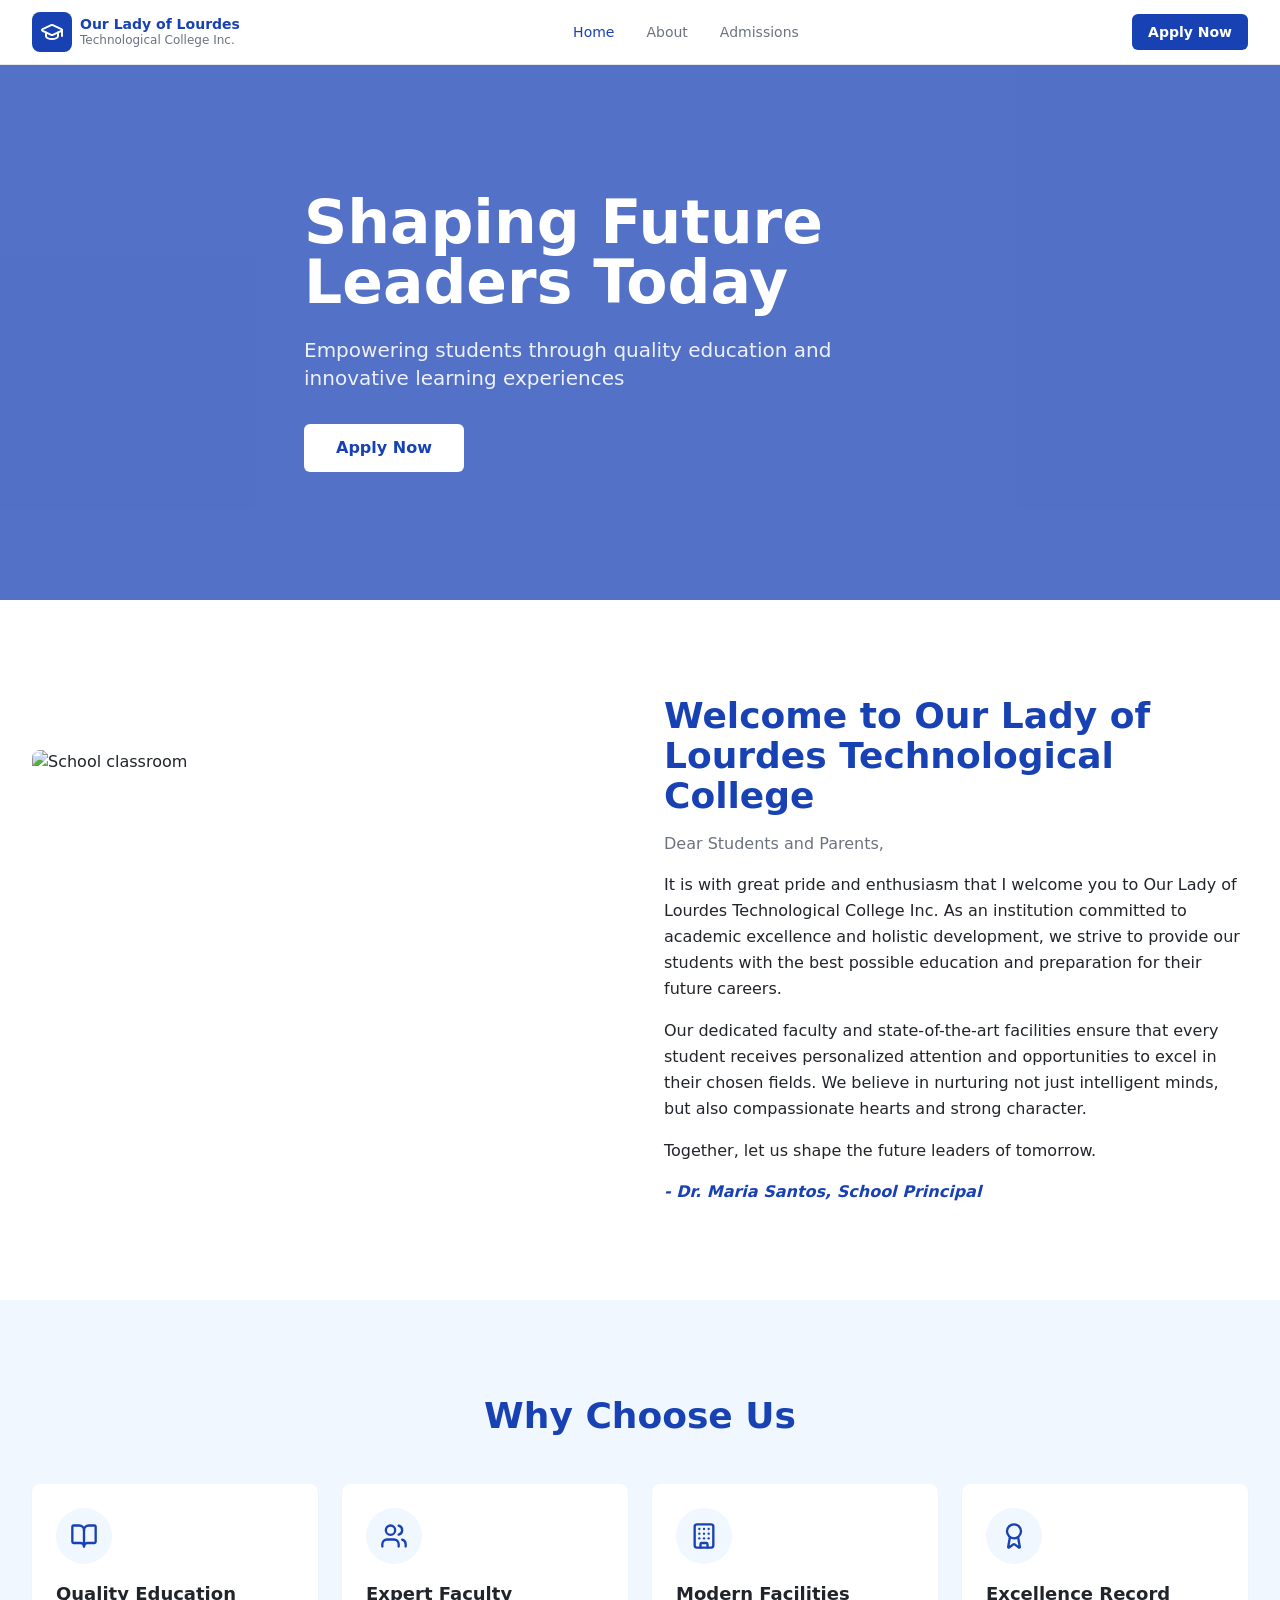
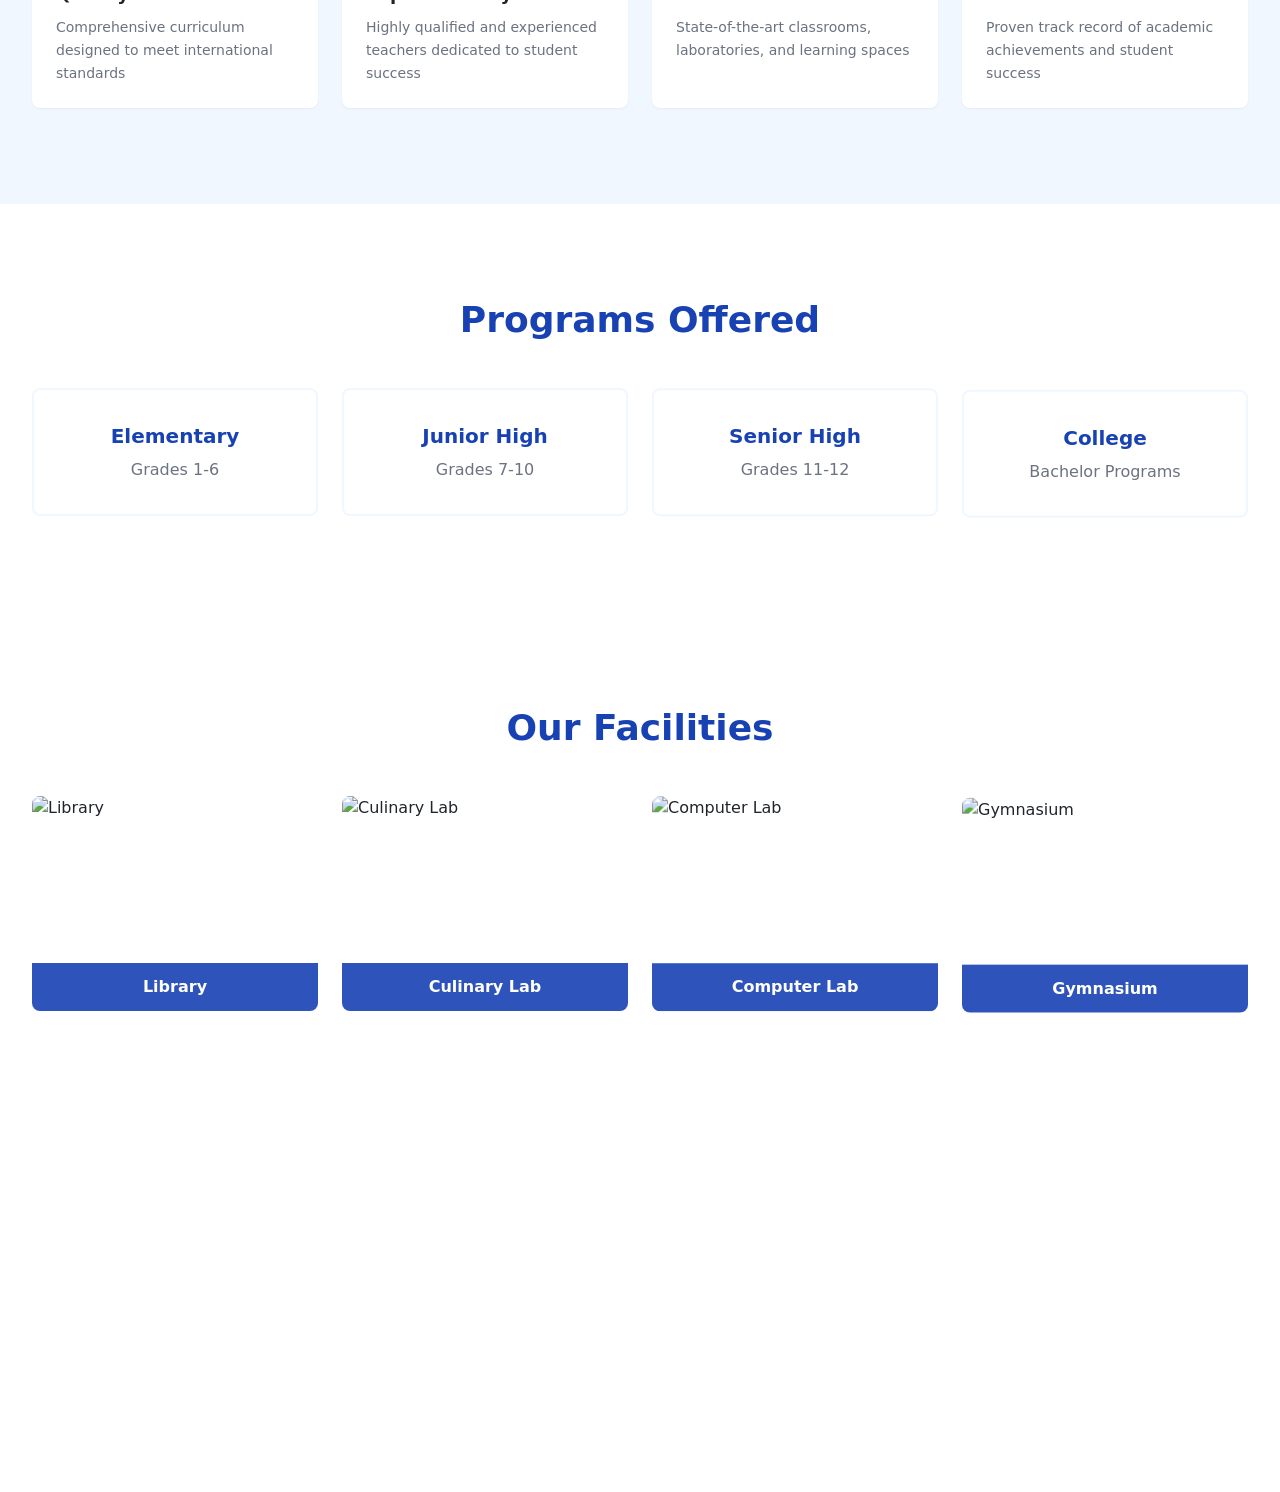
==== index.html @ 0872e271 "dvrbeabnreavg" ====
<!doctype html>
<html lang="en">
  <head>
    <meta charset="UTF-8" />
    <meta name="viewport" content="width=device-width, initial-scale=1.0" />
    <title>OLLTC - Our Lady of Lourdes Technological College</title>
    <script type="module" crossorigin src="./assets/index-CQJnikpn.js"></script>
    <link rel="stylesheet" crossorigin href="./assets/index-7rjqWCFv.css">
  <style>
    #scroll-progress-bar {
      position: fixed;
      top: 0;
      left: 0;
      width: 0%;
      height: 3px;
      background: linear-gradient(90deg, #1E40AF, #3B82F6);
      z-index: 9999;
      transition: width 0.08s linear;
      border-radius: 0 2px 2px 0;
    }
  </style>
  </head>
  <body>
    <div id="scroll-progress-bar"></div>
    <div id="root"></div>
    <script>
      (function () {
        const bar = document.getElementById('scroll-progress-bar');
        function updateProgress() {
          const scrollTop = window.scrollY || document.documentElement.scrollTop;
          const docHeight = document.documentElement.scrollHeight - window.innerHeight;
          const progress = docHeight > 0 ? (scrollTop / docHeight) * 100 : 0;
          bar.style.width = progress + '%';
        }
        window.addEventListener('scroll', updateProgress, { passive: true });
        updateProgress();
      })();
    </script>
  </body>
</html>
---- assets/index-7rjqWCFv.css ----
*,
:before,
:after {
  --tw-border-spacing-x: 0;
  --tw-border-spacing-y: 0;
  --tw-translate-x: 0;
  --tw-translate-y: 0;
  --tw-rotate: 0;
  --tw-skew-x: 0;
  --tw-skew-y: 0;
  --tw-scale-x: 1;
  --tw-scale-y: 1;
  --tw-pan-x:;
  --tw-pan-y:;
  --tw-pinch-zoom:;
  --tw-scroll-snap-strictness: proximity;
  --tw-gradient-from-position:;
  --tw-gradient-via-position:;
  --tw-gradient-to-position:;
  --tw-ordinal:;
  --tw-slashed-zero:;
  --tw-numeric-figure:;
  --tw-numeric-spacing:;
  --tw-numeric-fraction:;
  --tw-ring-inset:;
  --tw-ring-offset-width: 0px;
  --tw-ring-offset-color: #fff;
  --tw-ring-color: rgb(59 130 246 / .5);
  --tw-ring-offset-shadow: 0 0 #0000;
  --tw-ring-shadow: 0 0 #0000;
  --tw-shadow: 0 0 #0000;
  --tw-shadow-colored: 0 0 #0000;
  --tw-blur:;
  --tw-brightness:;
  --tw-contrast:;
  --tw-grayscale:;
  --tw-hue-rotate:;
  --tw-invert:;
  --tw-saturate:;
  --tw-sepia:;
  --tw-drop-shadow:;
  --tw-backdrop-blur:;
  --tw-backdrop-brightness:;
  --tw-backdrop-contrast:;
  --tw-backdrop-grayscale:;
  --tw-backdrop-hue-rotate:;
  --tw-backdrop-invert:;
  --tw-backdrop-opacity:;
  --tw-backdrop-saturate:;
  --tw-backdrop-sepia:;
  --tw-contain-size:;
  --tw-contain-layout:;
  --tw-contain-paint:;
  --tw-contain-style:
}

::backdrop {
  --tw-border-spacing-x: 0;
  --tw-border-spacing-y: 0;
  --tw-translate-x: 0;
  --tw-translate-y: 0;
  --tw-rotate: 0;
  --tw-skew-x: 0;
  --tw-skew-y: 0;
  --tw-scale-x: 1;
  --tw-scale-y: 1;
  --tw-pan-x:;
  --tw-pan-y:;
  --tw-pinch-zoom:;
  --tw-scroll-snap-strictness: proximity;
  --tw-gradient-from-position:;
  --tw-gradient-via-position:;
  --tw-gradient-to-position:;
  --tw-ordinal:;
  --tw-slashed-zero:;
  --tw-numeric-figure:;
  --tw-numeric-spacing:;
  --tw-numeric-fraction:;
  --tw-ring-inset:;
  --tw-ring-offset-width: 0px;
  --tw-ring-offset-color: #fff;
  --tw-ring-color: rgb(59 130 246 / .5);
  --tw-ring-offset-shadow: 0 0 #0000;
  --tw-ring-shadow: 0 0 #0000;
  --tw-shadow: 0 0 #0000;
  --tw-shadow-colored: 0 0 #0000;
  --tw-blur:;
  --tw-brightness:;
  --tw-contrast:;
  --tw-grayscale:;
  --tw-hue-rotate:;
  --tw-invert:;
  --tw-saturate:;
  --tw-sepia:;
  --tw-drop-shadow:;
  --tw-backdrop-blur:;
  --tw-backdrop-brightness:;
  --tw-backdrop-contrast:;
  --tw-backdrop-grayscale:;
  --tw-backdrop-hue-rotate:;
  --tw-backdrop-invert:;
  --tw-backdrop-opacity:;
  --tw-backdrop-saturate:;
  --tw-backdrop-sepia:;
  --tw-contain-size:;
  --tw-contain-layout:;
  --tw-contain-paint:;
  --tw-contain-style:
}

*,
:before,
:after {
  box-sizing:border-box;
  border-width:0;
  border-style:solid;
  border-color:#e5e7eb
}

:before,
:after {
  --tw-content: ""
}

html,
:host {
  line-height:1.5;
  -webkit-text-size-adjust:100%;
  -moz-tab-size:4;
  -o-tab-size:4;
  tab-size:4;
  font-family:ui-sans-serif,system-ui,sans-serif,"Apple Color Emoji","Segoe UI Emoji",Segoe UI Symbol,"Noto Color Emoji";
  font-feature-settings:normal;
  font-variation-settings:normal;
  -webkit-tap-highlight-color:transparent
}

body {
  margin:0;
  line-height:inherit
}

hr {
  height:0;
  color:inherit;
  border-top-width:1px
}

abbr:where([title]) {
  -webkit-text-decoration:underline dotted;
  text-decoration:underline dotted
}

h1,
h2,
h3,
h4,
h5,
h6 {
  font-size:inherit;
  font-weight:inherit
}

a {
  color:inherit;
  text-decoration:inherit
}

b,
strong {
  font-weight:bolder
}

code,
kbd,
samp,
pre {
  font-family:ui-monospace,SFMono-Regular,Menlo,Monaco,Consolas,Liberation Mono,Courier New,monospace;
  font-feature-settings:normal;
  font-variation-settings:normal;
  font-size:1em
}

small {
  font-size:80%
}

sub,
sup {
  font-size:75%;
  line-height:0;
  position:relative;
  vertical-align:baseline
}

sub {
  bottom:-.25em
}

sup {
  top:-.5em
}

table {
  text-indent:0;
  border-color:inherit;
  border-collapse:collapse
}

button,
input,
optgroup,
select,
textarea {
  font-family:inherit;
  font-feature-settings:inherit;
  font-variation-settings:inherit;
  font-size:100%;
  font-weight:inherit;
  line-height:inherit;
  letter-spacing:inherit;
  color:inherit;
  margin:0;
  padding:0
}

button,
select {
  text-transform:none
}

button,
input:where([type=button]),
input:where([type=reset]),
input:where([type=submit]) {
  -webkit-appearance:button;
  background-color:transparent;
  background-image:none
}

:-moz-focusring {
  outline:auto
}

:-moz-ui-invalid {
  box-shadow:none
}

progress {
  vertical-align:baseline
}

::-webkit-inner-spin-button,
::-webkit-outer-spin-button {
  height:auto
}

[type=search] {
  -webkit-appearance:textfield;
  outline-offset:-2px
}

::-webkit-search-decoration {
  -webkit-appearance:none
}

::-webkit-file-upload-button {
  -webkit-appearance:button;
  font:inherit
}

summary {
  display:list-item
}

blockquote,
dl,
dd,
h1,
h2,
h3,
h4,
h5,
h6,
hr,
figure,
p,
pre {
  margin:0
}

fieldset {
  margin:0;
  padding:0
}

legend {
  padding:0
}

ol,
ul,
menu {
  list-style:none;
  margin:0;
  padding:0
}

dialog {
  padding:0
}

textarea {
  resize:vertical
}

input::-moz-placeholder,
textarea::-moz-placeholder {
  opacity:1;
  color:#9ca3af
}

input::placeholder,
textarea::placeholder {
  opacity:1;
  color:#9ca3af
}

button,
[role=button] {
  cursor:pointer
}

:disabled {
  cursor:default
}

img,
svg,
video,
canvas,
audio,
iframe,
embed,
object {
  display:block;
  vertical-align:middle
}

img,
video {
  max-width:100%;
  height:auto
}

[hidden]:where(:not([hidden=until-found])) {
  display:none
}

:root {
  --background: 0 0% 100%;
  --foreground: 220 13% 15%;
  --card: 0 0% 100%;
  --card-foreground: 220 13% 15%;
  --popover: 0 0% 100%;
  --popover-foreground: 220 13% 15%;
  --primary: 224 76% 40%;
  --primary-foreground: 0 0% 100%;
  --secondary: 213 100% 97%;
  --secondary-foreground: 224 76% 40%;
  --muted: 220 14% 96%;
  --muted-foreground: 220 9% 46%;
  --accent: 213 100% 97%;
  --accent-foreground: 224 76% 40%;
  --destructive: 0 84.2% 60.2%;
  --destructive-foreground: 0 0% 98%;
  --border: 220 13% 91%;
  --input: 220 13% 91%;
  --ring: 224 76% 40%;
  --radius: .5rem;
  --sidebar-background: 0 0% 98%;
  --sidebar-foreground: 240 5.3% 26.1%;
  --sidebar-primary: 224 76% 40%;
  --sidebar-primary-foreground: 0 0% 100%;
  --sidebar-accent: 213 100% 97%;
  --sidebar-accent-foreground: 224 76% 40%;
  --sidebar-border: 220 13% 91%;
  --sidebar-ring: 224 76% 40%
}

* {
  border-color:hsl(var(--border))
}

html {
  scroll-behavior:smooth
}

body {
  background-color:hsl(var(--background));
  color:hsl(var(--foreground));
  -webkit-font-smoothing:antialiased;
  -moz-osx-font-smoothing:grayscale
}

.sr-only {
  position:absolute;
  width:1px;
  height:1px;
  padding:0;
  margin:-1px;
  overflow:hidden;
  clip:rect(0,0,0,0);
  white-space:nowrap;
  border-width:0
}

.pointer-events-none {
  pointer-events:none
}

.visible {
  visibility:visible
}

.invisible {
  visibility:hidden
}

.fixed {
  position:fixed
}

.absolute {
  position:absolute
}

.relative {
  position:relative
}

.inset-0 {
  inset:0
}

.inset-x-0 {
  left:0;
  right:0
}

.inset-y-0 {
  top:0;
  bottom:0
}

.-bottom-12 {
  bottom:-3rem
}

.-left-12 {
  left:-3rem
}

.-right-12 {
  right:-3rem
}

.-top-12 {
  top:-3rem
}

.bottom-0 {
  bottom:0
}

.left-0 {
  left:0
}

.left-1\/2 {
  left:50%
}

.left-2 {
  left:.5rem
}

.left-\[50\%\] {
  left:50%
}

.right-0 {
  right:0
}

.right-1 {
  right:.25rem
}

.right-2 {
  right:.5rem
}

.right-3 {
  right:.75rem
}

.right-4 {
  right:1rem
}

.top-0 {
  top:0
}

.top-1\.5 {
  top:.375rem
}

.top-1\/2 {
  top:50%
}

.top-3\.5 {
  top:.875rem
}

.top-4 {
  top:1rem
}

.top-\[1px\] {
  top:1px
}

.top-\[50\%\] {
  top:50%
}

.top-\[60\%\] {
  top:60%
}

.top-full {
  top:100%
}

.isolate {
  isolation:isolate
}

.z-0 {
  z-index:0
}

.z-10 {
  z-index:10
}

.z-20 {
  z-index:20
}

.z-50 {
  z-index:50
}

.z-\[1\] {
  z-index:1
}

.order-1 {
  order:1
}

.order-2 {
  order:2
}

.order-first {
  order:-9999
}

.order-last {
  order:9999
}

.col-start-2 {
  grid-column-start:2
}

.row-span-2 {
  grid-row:span 2 / span 2
}

.row-start-1 {
  grid-row-start:1
}

.\!m-0 {
  margin:0!important
}

.-mx-1 {
  margin-left:-.25rem;
  margin-right:-.25rem
}

.-my-2 {
  margin-top:-.5rem;
  margin-bottom:-.5rem
}

.mx-2 {
  margin-left:.5rem;
  margin-right:.5rem
}

.mx-3\.5 {
  margin-left:.875rem;
  margin-right:.875rem
}

.mx-auto {
  margin-left:auto;
  margin-right:auto
}

.my-0 {
  margin-top:0;
  margin-bottom:0
}

.my-0\.5 {
  margin-top:.125rem;
  margin-bottom:.125rem
}

.my-1 {
  margin-top:.25rem;
  margin-bottom:.25rem
}

.-ml-4 {
  margin-left:-1rem
}

.-mt-4 {
  margin-top:-1rem
}

.mb-1 {
  margin-bottom:.25rem
}

.mb-12 {
  margin-bottom:3rem
}

.mb-2 {
  margin-bottom:.5rem
}

.mb-3 {
  margin-bottom:.75rem
}

.mb-4 {
  margin-bottom:1rem
}

.mb-6 {
  margin-bottom:1.5rem
}

.mb-8 {
  margin-bottom:2rem
}

.ml-1 {
  margin-left:.25rem
}

.ml-4 {
  margin-left:1rem
}

.ml-auto {
  margin-left:auto
}

.mt-0\.5 {
  margin-top:.125rem
}

.mt-1\.5 {
  margin-top:.375rem
}

.mt-2 {
  margin-top:.5rem
}

.mt-4 {
  margin-top:1rem
}

.mt-8 {
  margin-top:2rem
}

.mt-auto {
  margin-top:auto
}

.line-clamp-1 {
  overflow:hidden;
  display:-webkit-box;
  -webkit-box-orient:vertical;
  -webkit-line-clamp:1
}

.line-clamp-2 {
  overflow:hidden;
  display:-webkit-box;
  -webkit-box-orient:vertical;
  -webkit-line-clamp:2
}

.block {
  display:block
}

.flex {
  display:flex
}

.inline-flex {
  display:inline-flex
}

.table {
  display:table
}

.table-caption {
  display:table-caption
}

.table-cell {
  display:table-cell
}

.table-row {
  display:table-row
}

.grid {
  display:grid
}

.hidden {
  display:none
}

.aspect-\[4\/3\] {
  aspect-ratio:4/3
}

.aspect-square {
  aspect-ratio:1 / 1
}

.aspect-video {
  aspect-ratio:16 / 9
}

.size-10 {
  width:2.5rem;
  height:2.5rem
}

.size-2 {
  width:.5rem;
  height:.5rem
}

.size-2\.5 {
  width:.625rem;
  height:.625rem
}

.size-3 {
  width:.75rem;
  height:.75rem
}

.size-3\.5 {
  width:.875rem;
  height:.875rem
}

.size-4 {
  width:1rem;
  height:1rem
}

.size-6 {
  width:1.5rem;
  height:1.5rem
}

.size-7 {
  width:1.75rem;
  height:1.75rem
}

.size-8 {
  width:2rem;
  height:2rem
}

.size-9 {
  width:2.25rem;
  height:2.25rem
}

.size-auto {
  width:auto;
  height:auto
}

.size-full {
  width:100%;
  height:100%
}

.h-1\.5 {
  height:.375rem
}

.h-10 {
  height:2.5rem
}

.h-12 {
  height:3rem
}

.h-14 {
  height:3.5rem
}

.h-16 {
  height:4rem
}

.h-2 {
  height:.5rem
}

.h-2\.5 {
  height:.625rem
}

.h-4 {
  height:1rem
}

.h-5 {
  height:1.25rem
}

.h-6 {
  height:1.5rem
}

.h-7 {
  height:1.75rem
}

.h-8 {
  height:2rem
}

.h-9 {
  height:2.25rem
}

.h-\[1\.15rem\] {
  height:1.15rem
}

.h-\[300px\] {
  height:300px
}

.h-\[calc\(100\%-1px\)\] {
  height:calc(100% - 1px)
}

.h-\[var\(--radix-navigation-menu-viewport-height\)\] {
  height:var(--radix-navigation-menu-viewport-height)
}

.h-\[var\(--radix-select-trigger-height\)\] {
  height:var(--radix-select-trigger-height)
}

.h-auto {
  height:auto
}

.h-full {
  height:100%
}

.h-px {
  height:1px
}

.h-svh {
  height:100svh
}

.max-h-\[300px\] {
  max-height:300px
}

.min-h-0 {
  min-height:0px
}

.min-h-16 {
  min-height:4rem
}

.min-h-4 {
  min-height:1rem
}

.min-h-\[500px\] {
  min-height:500px
}

.min-h-screen {
  min-height:100vh
}

.min-h-svh {
  min-height:100svh
}

.w-0 {
  width:0px
}

.w-1 {
  width:.25rem
}

.w-10 {
  width:2.5rem
}

.w-14 {
  width:3.5rem
}

.w-16 {
  width:4rem
}

.w-2 {
  width:.5rem
}

.w-2\.5 {
  width:.625rem
}

.w-3 {
  width:.75rem
}

.w-3\/4 {
  width:75%
}

.w-4 {
  width:1rem
}

.w-5 {
  width:1.25rem
}

.w-6 {
  width:1.5rem
}

.w-64 {
  width:16rem
}

.w-7 {
  width:1.75rem
}

.w-72 {
  width:18rem
}

.w-8 {
  width:2rem
}

.w-9 {
  width:2.25rem
}

.w-\[100px\] {
  width:100px
}

.w-\[280px\] {
  width:280px
}

.w-auto {
  width:auto
}

.w-fit {
  width:-moz-fit-content;
  width:fit-content
}

.w-full {
  width:100%
}

.w-max {
  width:-moz-max-content;
  width:max-content
}

.w-px {
  width:1px
}

.min-w-0 {
  min-width:0px
}

.min-w-10 {
  min-width:2.5rem
}

.min-w-5 {
  min-width:1.25rem
}

.min-w-8 {
  min-width:2rem
}

.min-w-9 {
  min-width:2.25rem
}

.min-w-\[12rem\] {
  min-width:12rem
}

.min-w-\[8rem\] {
  min-width:8rem
}

.min-w-\[var\(--radix-select-trigger-width\)\] {
  min-width:var(--radix-select-trigger-width)
}

.max-w-2xl {
  max-width:42rem
}

.max-w-7xl {
  max-width:80rem
}

.max-w-\[calc\(100\%-2rem\)\] {
  max-width:calc(100% - 2rem)
}

.max-w-max {
  max-width:-moz-max-content;
  max-width:max-content
}

.max-w-md {
  max-width:28rem
}

.max-w-sm {
  max-width:24rem
}

.max-w-xl {
  max-width:36rem
}

.flex-1 {
  flex:1 1 0%
}

.flex-shrink-0,
.shrink-0 {
  flex-shrink:0
}

.grow {
  flex-grow:1
}

.grow-0 {
  flex-grow:0
}

.basis-full {
  flex-basis:100%
}

.caption-bottom {
  caption-side:bottom
}

.border-collapse {
  border-collapse:collapse
}

.-translate-x-1\/2 {
  --tw-translate-x: -50%;
  transform:translate(var(--tw-translate-x),var(--tw-translate-y)) rotate(var(--tw-rotate)) skew(var(--tw-skew-x)) skewY(var(--tw-skew-y)) scaleX(var(--tw-scale-x)) scaleY(var(--tw-scale-y))
}

.-translate-x-px {
  --tw-translate-x: -1px;
  transform:translate(var(--tw-translate-x),var(--tw-translate-y)) rotate(var(--tw-rotate)) skew(var(--tw-skew-x)) skewY(var(--tw-skew-y)) scaleX(var(--tw-scale-x)) scaleY(var(--tw-scale-y))
}

.-translate-y-1\/2 {
  --tw-translate-y: -50%;
  transform:translate(var(--tw-translate-x),var(--tw-translate-y)) rotate(var(--tw-rotate)) skew(var(--tw-skew-x)) skewY(var(--tw-skew-y)) scaleX(var(--tw-scale-x)) scaleY(var(--tw-scale-y))
}

.translate-x-\[-50\%\] {
  --tw-translate-x: -50%;
  transform:translate(var(--tw-translate-x),var(--tw-translate-y)) rotate(var(--tw-rotate)) skew(var(--tw-skew-x)) skewY(var(--tw-skew-y)) scaleX(var(--tw-scale-x)) scaleY(var(--tw-scale-y))
}

.translate-x-px {
  --tw-translate-x: 1px;
  transform:translate(var(--tw-translate-x),var(--tw-translate-y)) rotate(var(--tw-rotate)) skew(var(--tw-skew-x)) skewY(var(--tw-skew-y)) scaleX(var(--tw-scale-x)) scaleY(var(--tw-scale-y))
}

.translate-y-0\.5 {
  --tw-translate-y: .125rem;
  transform:translate(var(--tw-translate-x),var(--tw-translate-y)) rotate(var(--tw-rotate)) skew(var(--tw-skew-x)) skewY(var(--tw-skew-y)) scaleX(var(--tw-scale-x)) scaleY(var(--tw-scale-y))
}

.translate-y-\[-50\%\] {
  --tw-translate-y: -50%;
  transform:translate(var(--tw-translate-x),var(--tw-translate-y)) rotate(var(--tw-rotate)) skew(var(--tw-skew-x)) skewY(var(--tw-skew-y)) scaleX(var(--tw-scale-x)) scaleY(var(--tw-scale-y))
}

.translate-y-\[calc\(-50\%_-_2px\)\] {
  --tw-translate-y: calc(-50% - 2px);
  transform:translate(var(--tw-translate-x),var(--tw-translate-y)) rotate(var(--tw-rotate)) skew(var(--tw-skew-x)) skewY(var(--tw-skew-y)) scaleX(var(--tw-scale-x)) scaleY(var(--tw-scale-y))
}

.rotate-45 {
  --tw-rotate: 45deg;
  transform:translate(var(--tw-translate-x),var(--tw-translate-y)) rotate(var(--tw-rotate)) skew(var(--tw-skew-x)) skewY(var(--tw-skew-y)) scaleX(var(--tw-scale-x)) scaleY(var(--tw-scale-y))
}

.rotate-90 {
  --tw-rotate: 90deg;
  transform:translate(var(--tw-translate-x),var(--tw-translate-y)) rotate(var(--tw-rotate)) skew(var(--tw-skew-x)) skewY(var(--tw-skew-y)) scaleX(var(--tw-scale-x)) scaleY(var(--tw-scale-y))
}

.transform {
  transform:translate(var(--tw-translate-x),var(--tw-translate-y)) rotate(var(--tw-rotate)) skew(var(--tw-skew-x)) skewY(var(--tw-skew-y)) scaleX(var(--tw-scale-x)) scaleY(var(--tw-scale-y))
}

@keyframes caret-blink {
  0%,70%,to {
    opacity:1
  }

  20%,50% {
    opacity:0
  }

}

.animate-caret-blink {
  animation:caret-blink 1.25s ease-out infinite
}

@keyframes pulse {
  50% {
    opacity:.5
  }

}

.animate-pulse {
  animation:pulse 2s cubic-bezier(.4,0,.6,1) infinite
}

@keyframes spin {
  to {
    transform:rotate(360deg)
  }

}

.animate-spin {
  animation:spin 1s linear infinite
}

.cursor-default {
  cursor:default
}

.cursor-pointer {
  cursor:pointer
}

.cursor-text {
  cursor:text
}

.touch-none {
  touch-action:none
}

.select-none {
  -webkit-user-select:none;
  -moz-user-select:none;
  user-select:none
}

.resize-none {
  resize:none
}

.scroll-my-1 {
  scroll-margin-top:.25rem;
  scroll-margin-bottom:.25rem
}

.scroll-py-1 {
  scroll-padding-top:.25rem;
  scroll-padding-bottom:.25rem
}

.list-disc {
  list-style-type:disc
}

.list-none {
  list-style-type:none
}

.auto-rows-min {
  grid-auto-rows:min-content
}

.grid-cols-\[0_1fr\] {
  grid-template-columns:0 1fr
}

.grid-rows-\[auto_auto\] {
  grid-template-rows:auto auto
}

.flex-row {
  flex-direction:row
}

.flex-col {
  flex-direction:column
}

.flex-col-reverse {
  flex-direction:column-reverse
}

.flex-wrap {
  flex-wrap:wrap
}

.place-content-center {
  place-content:center
}

.items-start {
  align-items:flex-start
}

.items-end {
  align-items:flex-end
}

.items-center {
  align-items:center
}

.items-stretch {
  align-items:stretch
}

.justify-start {
  justify-content:flex-start
}

.justify-center {
  justify-content:center
}

.justify-between {
  justify-content:space-between
}

.justify-items-start {
  justify-items:start
}

.gap-0\.5 {
  gap:.125rem
}

.gap-1 {
  gap:.25rem
}

.gap-1\.5 {
  gap:.375rem
}

.gap-10 {
  gap:2.5rem
}

.gap-12 {
  gap:3rem
}

.gap-2 {
  gap:.5rem
}

.gap-2\.5 {
  gap:.625rem
}

.gap-3 {
  gap:.75rem
}

.gap-4 {
  gap:1rem
}

.gap-6 {
  gap:1.5rem
}

.gap-7 {
  gap:1.75rem
}

.gap-8 {
  gap:2rem
}

.gap-\[--spacing\(var\(--gap\)\)\] {
  gap:var(--spacing(var(--gap)))
}

.gap-y-0\.5 {
  row-gap:.125rem
}

.space-y-2>:not([hidden])~:not([hidden]) {
  --tw-space-y-reverse: 0;
  margin-top:calc(.5rem * calc(1 - var(--tw-space-y-reverse)));
  margin-bottom:calc(.5rem * var(--tw-space-y-reverse))
}

.space-y-4>:not([hidden])~:not([hidden]) {
  --tw-space-y-reverse: 0;
  margin-top:calc(1rem * calc(1 - var(--tw-space-y-reverse)));
  margin-bottom:calc(1rem * var(--tw-space-y-reverse))
}

.space-y-8>:not([hidden])~:not([hidden]) {
  --tw-space-y-reverse: 0;
  margin-top:calc(2rem * calc(1 - var(--tw-space-y-reverse)));
  margin-bottom:calc(2rem * var(--tw-space-y-reverse))
}

.self-start {
  align-self:flex-start
}

.self-stretch {
  align-self:stretch
}

.justify-self-end {
  justify-self:end
}

.overflow-auto {
  overflow:auto
}

.overflow-hidden {
  overflow:hidden
}

.overflow-x-auto {
  overflow-x:auto
}

.overflow-y-auto {
  overflow-y:auto
}

.overflow-x-hidden {
  overflow-x:hidden
}

.whitespace-nowrap {
  white-space:nowrap
}

.break-words {
  overflow-wrap:break-word
}

.rounded-\[2px\] {
  border-radius:2px
}

.rounded-\[4px\] {
  border-radius:4px
}

.rounded-\[calc\(var\(--radius\)-5px\)\] {
  border-radius:calc(var(--radius) - 5px)
}

.rounded-\[inherit\] {
  border-radius:inherit
}

.rounded-full {
  border-radius:9999px
}

.rounded-lg {
  border-radius:var(--radius)
}

.rounded-md {
  border-radius:calc(var(--radius) - 2px)
}

.rounded-none {
  border-radius:0
}

.rounded-sm {
  border-radius:calc(var(--radius) - 4px)
}

.rounded-xl {
  border-radius:calc(var(--radius) + 4px)
}

.rounded-xs {
  border-radius:calc(var(--radius) - 6px)
}

.rounded-l-md {
  border-top-left-radius:calc(var(--radius) - 2px);
  border-bottom-left-radius:calc(var(--radius) - 2px)
}

.rounded-r-md {
  border-top-right-radius:calc(var(--radius) - 2px);
  border-bottom-right-radius:calc(var(--radius) - 2px)
}

.rounded-tl-sm {
  border-top-left-radius:calc(var(--radius) - 4px)
}

.border {
  border-width:1px
}

.border-0 {
  border-width:0px
}

.border-2 {
  border-width:2px
}

.border-\[1\.5px\] {
  border-width:1.5px
}

.border-y {
  border-top-width:1px;
  border-bottom-width:1px
}

.border-b {
  border-bottom-width:1px
}

.border-l {
  border-left-width:1px
}

.border-l-4 {
  border-left-width:4px
}

.border-r {
  border-right-width:1px
}

.border-t {
  border-top-width:1px
}

.border-dashed {
  border-style:dashed
}

.border-border {
  border-color:hsl(var(--border))
}

.border-border\/50 {
  border-color:hsl(var(--border) / .5)
}

.border-input {
  border-color:hsl(var(--input))
}

.border-primary {
  border-color:hsl(var(--primary))
}

.border-secondary {
  border-color:hsl(var(--secondary))
}

.border-sidebar-border {
  border-color:hsl(var(--sidebar-border))
}

.border-transparent {
  border-color:transparent
}

.border-white\/10 {
  border-color:#ffffff1a
}

.border-white\/20 {
  border-color:#fff3
}

.border-white\/30 {
  border-color:#ffffff4d
}

.border-l-transparent {
  border-left-color:transparent
}

.border-t-transparent {
  border-top-color:transparent
}

.bg-accent {
  background-color:hsl(var(--accent))
}

.bg-background {
  background-color:hsl(var(--background))
}

.bg-black\/50 {
  background-color:#00000080
}

.bg-border {
  background-color:hsl(var(--border))
}

.bg-card {
  background-color:hsl(var(--card))
}

.bg-destructive {
  --tw-bg-opacity: 1;
  background-color:hsl(var(--destructive) / var(--tw-bg-opacity, 1))
}

.bg-foreground {
  background-color:hsl(var(--foreground))
}

.bg-green-100 {
  --tw-bg-opacity: 1;
  background-color:rgb(220 252 231 / var(--tw-bg-opacity, 1))
}

.bg-green-500 {
  --tw-bg-opacity: 1;
  background-color:rgb(34 197 94 / var(--tw-bg-opacity, 1))
}

.bg-input {
  background-color:hsl(var(--input))
}

.bg-muted {
  background-color:hsl(var(--muted))
}

.bg-muted\/50 {
  background-color:hsl(var(--muted) / .5)
}

.bg-popover {
  background-color:hsl(var(--popover))
}

.bg-primary {
  background-color:hsl(var(--primary))
}

.bg-primary\/20 {
  background-color:hsl(var(--primary) / .2)
}

.bg-primary\/75 {
  background-color:hsl(var(--primary) / .75)
}

.bg-primary\/90 {
  background-color:hsl(var(--primary) / .9)
}

.bg-secondary {
  background-color:hsl(var(--secondary))
}

.bg-sidebar {
  background-color:hsl(var(--sidebar-background))
}

.bg-sidebar-border {
  background-color:hsl(var(--sidebar-border))
}

.bg-transparent {
  background-color:transparent
}

.bg-white {
  --tw-bg-opacity: 1;
  background-color:rgb(255 255 255 / var(--tw-bg-opacity, 1))
}

.fill-current {
  fill:currentColor
}

.fill-foreground {
  fill:hsl(var(--foreground))
}

.fill-primary {
  fill:hsl(var(--primary))
}

.object-cover {
  -o-object-fit:cover;
  object-fit:cover
}

.p-0 {
  padding:0
}

.p-1 {
  padding:.25rem
}

.p-2 {
  padding:.5rem
}

.p-3 {
  padding:.75rem
}

.p-4 {
  padding:1rem
}

.p-6 {
  padding:1.5rem
}

.p-8 {
  padding:2rem
}

.p-\[3px\] {
  padding:3px
}

.p-px {
  padding:1px
}

.px-1 {
  padding-left:.25rem;
  padding-right:.25rem
}

.px-1\.5 {
  padding-left:.375rem;
  padding-right:.375rem
}

.px-2 {
  padding-left:.5rem;
  padding-right:.5rem
}

.px-2\.5 {
  padding-left:.625rem;
  padding-right:.625rem
}

.px-3 {
  padding-left:.75rem;
  padding-right:.75rem
}

.px-4 {
  padding-left:1rem;
  padding-right:1rem
}

.px-6 {
  padding-left:1.5rem;
  padding-right:1.5rem
}

.px-8 {
  padding-left:2rem;
  padding-right:2rem
}

.py-0\.5 {
  padding-top:.125rem;
  padding-bottom:.125rem
}

.py-1 {
  padding-top:.25rem;
  padding-bottom:.25rem
}

.py-1\.5 {
  padding-top:.375rem;
  padding-bottom:.375rem
}

.py-16 {
  padding-top:4rem;
  padding-bottom:4rem
}

.py-2 {
  padding-top:.5rem;
  padding-bottom:.5rem
}

.py-3 {
  padding-top:.75rem;
  padding-bottom:.75rem
}

.py-4 {
  padding-top:1rem;
  padding-bottom:1rem
}

.py-6 {
  padding-top:1.5rem;
  padding-bottom:1.5rem
}

.pb-3 {
  padding-bottom:.75rem
}

.pb-4 {
  padding-bottom:1rem
}

.pl-2 {
  padding-left:.5rem
}

.pl-3 {
  padding-left:.75rem
}

.pl-4 {
  padding-left:1rem
}

.pl-6 {
  padding-left:1.5rem
}

.pl-8 {
  padding-left:2rem
}

.pr-1 {
  padding-right:.25rem
}

.pr-2 {
  padding-right:.5rem
}

.pr-2\.5 {
  padding-right:.625rem
}

.pr-3 {
  padding-right:.75rem
}

.pr-8 {
  padding-right:2rem
}

.pt-0 {
  padding-top:0
}

.pt-16 {
  padding-top:4rem
}

.pt-2 {
  padding-top:.5rem
}

.pt-3 {
  padding-top:.75rem
}

.pt-4 {
  padding-top:1rem
}

.text-left {
  text-align:left
}

.text-center {
  text-align:center
}

.align-middle {
  vertical-align:middle
}

.font-mono {
  font-family:ui-monospace,SFMono-Regular,Menlo,Monaco,Consolas,Liberation Mono,Courier New,monospace
}

.font-sans {
  font-family:ui-sans-serif,system-ui,sans-serif,"Apple Color Emoji","Segoe UI Emoji",Segoe UI Symbol,"Noto Color Emoji"
}

.text-2xl {
  font-size:1.5rem;
  line-height:2rem
}

.text-3xl {
  font-size:1.875rem;
  line-height:2.25rem
}

.text-4xl {
  font-size:2.25rem;
  line-height:2.5rem
}

.text-5xl {
  font-size:3rem;
  line-height:1
}

.text-\[0\.8rem\] {
  font-size:.8rem
}

.text-base {
  font-size:1rem;
  line-height:1.5rem
}

.text-lg {
  font-size:1.125rem;
  line-height:1.75rem
}

.text-sm {
  font-size:.875rem;
  line-height:1.25rem
}

.text-sm\/relaxed {
  font-size:.875rem;
  line-height:1.625
}

.text-xl {
  font-size:1.25rem;
  line-height:1.75rem
}

.text-xs {
  font-size:.75rem;
  line-height:1rem
}

.font-bold {
  font-weight:700
}

.font-medium {
  font-weight:500
}

.font-normal {
  font-weight:400
}

.font-semibold {
  font-weight:600
}

.italic {
  font-style:italic
}

.not-italic {
  font-style:normal
}

.tabular-nums {
  --tw-numeric-spacing: tabular-nums;
  font-variant-numeric:var(--tw-ordinal) var(--tw-slashed-zero) var(--tw-numeric-figure) var(--tw-numeric-spacing) var(--tw-numeric-fraction)
}

.leading-none {
  line-height:1
}

.leading-normal {
  line-height:1.5
}

.leading-relaxed {
  line-height:1.625
}

.leading-snug {
  line-height:1.375
}

.leading-tight {
  line-height:1.25
}

.tracking-tight {
  letter-spacing:-.025em
}

.tracking-widest {
  letter-spacing:.1em
}

.text-accent-foreground {
  color:hsl(var(--accent-foreground))
}

.text-background {
  color:hsl(var(--background))
}

.text-card-foreground {
  color:hsl(var(--card-foreground))
}

.text-current {
  color:currentColor
}

.text-destructive {
  --tw-text-opacity: 1;
  color:hsl(var(--destructive) / var(--tw-text-opacity, 1))
}

.text-foreground {
  color:hsl(var(--foreground))
}

.text-green-600 {
  --tw-text-opacity: 1;
  color:rgb(22 163 74 / var(--tw-text-opacity, 1))
}

.text-muted-foreground {
  color:hsl(var(--muted-foreground))
}

.text-popover-foreground {
  color:hsl(var(--popover-foreground))
}

.text-primary {
  color:hsl(var(--primary))
}

.text-primary-foreground {
  color:hsl(var(--primary-foreground))
}

.text-secondary-foreground {
  color:hsl(var(--secondary-foreground))
}

.text-sidebar-foreground {
  color:hsl(var(--sidebar-foreground))
}

.text-sidebar-foreground\/70 {
  color:hsl(var(--sidebar-foreground) / .7)
}

.text-white {
  --tw-text-opacity: 1;
  color:rgb(255 255 255 / var(--tw-text-opacity, 1))
}

.text-white\/80 {
  color:#fffc
}

.text-white\/90 {
  color:#ffffffe6
}

.underline-offset-4 {
  text-underline-offset:4px
}

.opacity-0 {
  opacity:0
}

.opacity-50 {
  opacity:.5
}

.opacity-70 {
  opacity:.7
}

.shadow {
  --tw-shadow: 0 1px 3px 0 rgb(0 0 0 / .1), 0 1px 2px -1px rgb(0 0 0 / .1);
  --tw-shadow-colored: 0 1px 3px 0 var(--tw-shadow-color), 0 1px 2px -1px var(--tw-shadow-color);
  box-shadow:var(--tw-ring-offset-shadow, 0 0 #0000),var(--tw-ring-shadow, 0 0 #0000),var(--tw-shadow)
}

.shadow-\[0_0_0_1px_hsl\(var\(--sidebar-border\)\)\] {
  --tw-shadow: 0 0 0 1px hsl(var(--sidebar-border));
  --tw-shadow-colored: 0 0 0 1px var(--tw-shadow-color);
  box-shadow:var(--tw-ring-offset-shadow, 0 0 #0000),var(--tw-ring-shadow, 0 0 #0000),var(--tw-shadow)
}

.shadow-lg {
  --tw-shadow: 0 10px 15px -3px rgb(0 0 0 / .1), 0 4px 6px -4px rgb(0 0 0 / .1);
  --tw-shadow-colored: 0 10px 15px -3px var(--tw-shadow-color), 0 4px 6px -4px var(--tw-shadow-color);
  box-shadow:var(--tw-ring-offset-shadow, 0 0 #0000),var(--tw-ring-shadow, 0 0 #0000),var(--tw-shadow)
}

.shadow-md {
  --tw-shadow: 0 4px 6px -1px rgb(0 0 0 / .1), 0 2px 4px -2px rgb(0 0 0 / .1);
  --tw-shadow-colored: 0 4px 6px -1px var(--tw-shadow-color), 0 2px 4px -2px var(--tw-shadow-color);
  box-shadow:var(--tw-ring-offset-shadow, 0 0 #0000),var(--tw-ring-shadow, 0 0 #0000),var(--tw-shadow)
}

.shadow-none {
  --tw-shadow: 0 0 #0000;
  --tw-shadow-colored: 0 0 #0000;
  box-shadow:var(--tw-ring-offset-shadow, 0 0 #0000),var(--tw-ring-shadow, 0 0 #0000),var(--tw-shadow)
}

.shadow-sm {
  --tw-shadow: 0 1px 2px 0 rgb(0 0 0 / .05);
  --tw-shadow-colored: 0 1px 2px 0 var(--tw-shadow-color);
  box-shadow:var(--tw-ring-offset-shadow, 0 0 #0000),var(--tw-ring-shadow, 0 0 #0000),var(--tw-shadow)
}

.shadow-xl {
  --tw-shadow: 0 20px 25px -5px rgb(0 0 0 / .1), 0 8px 10px -6px rgb(0 0 0 / .1);
  --tw-shadow-colored: 0 20px 25px -5px var(--tw-shadow-color), 0 8px 10px -6px var(--tw-shadow-color);
  box-shadow:var(--tw-ring-offset-shadow, 0 0 #0000),var(--tw-ring-shadow, 0 0 #0000),var(--tw-shadow)
}

.shadow-xs {
  --tw-shadow: 0 1px 2px 0 rgb(0 0 0 / .05);
  --tw-shadow-colored: 0 1px 2px 0 var(--tw-shadow-color);
  box-shadow:var(--tw-ring-offset-shadow, 0 0 #0000),var(--tw-ring-shadow, 0 0 #0000),var(--tw-shadow)
}

.outline-none {
  outline:2px solid transparent;
  outline-offset:2px
}

.outline {
  outline-style:solid
}

.ring-0 {
  --tw-ring-offset-shadow: var(--tw-ring-inset) 0 0 0 var(--tw-ring-offset-width) var(--tw-ring-offset-color);
  --tw-ring-shadow: var(--tw-ring-inset) 0 0 0 calc(0px + var(--tw-ring-offset-width)) var(--tw-ring-color);
  box-shadow:var(--tw-ring-offset-shadow),var(--tw-ring-shadow),var(--tw-shadow, 0 0 #0000)
}

.ring-ring\/50 {
  --tw-ring-color: hsl(var(--ring) / .5)
}

.ring-sidebar-ring {
  --tw-ring-color: hsl(var(--sidebar-ring))
}

.ring-offset-background {
  --tw-ring-offset-color: hsl(var(--background))
}

.filter {
  filter:var(--tw-blur) var(--tw-brightness) var(--tw-contrast) var(--tw-grayscale) var(--tw-hue-rotate) var(--tw-invert) var(--tw-saturate) var(--tw-sepia) var(--tw-drop-shadow)
}

.transition {
  transition-property:color,background-color,border-color,text-decoration-color,fill,stroke,opacity,box-shadow,transform,filter,backdrop-filter;
  transition-timing-function:cubic-bezier(.4,0,.2,1);
  transition-duration:.15s
}

.transition-\[color\,
box-shadow\] {
  transition-property:color,box-shadow;
  transition-timing-function:cubic-bezier(.4,0,.2,1);
  transition-duration:.15s
}

.transition-\[left\,
right\,
width\] {
  transition-property:left,right,width;
  transition-timing-function:cubic-bezier(.4,0,.2,1);
  transition-duration:.15s
}

.transition-\[margin\,
opacity\] {
  transition-property:margin,opacity;
  transition-timing-function:cubic-bezier(.4,0,.2,1);
  transition-duration:.15s
}

.transition-\[width\,
height\,
padding\] {
  transition-property:width,height,padding;
  transition-timing-function:cubic-bezier(.4,0,.2,1);
  transition-duration:.15s
}

.transition-\[width\] {
  transition-property:width;
  transition-timing-function:cubic-bezier(.4,0,.2,1);
  transition-duration:.15s
}

.transition-all {
  transition-property:all;
  transition-timing-function:cubic-bezier(.4,0,.2,1);
  transition-duration:.15s
}

.transition-colors {
  transition-property:color,background-color,border-color,text-decoration-color,fill,stroke;
  transition-timing-function:cubic-bezier(.4,0,.2,1);
  transition-duration:.15s
}

.transition-none {
  transition-property:none
}

.transition-opacity {
  transition-property:opacity;
  transition-timing-function:cubic-bezier(.4,0,.2,1);
  transition-duration:.15s
}

.transition-shadow {
  transition-property:box-shadow;
  transition-timing-function:cubic-bezier(.4,0,.2,1);
  transition-duration:.15s
}

.transition-transform {
  transition-property:transform;
  transition-timing-function:cubic-bezier(.4,0,.2,1);
  transition-duration:.15s
}

.duration-100 {
  transition-duration:.1s
}

.duration-1000 {
  transition-duration:1s
}

.duration-200 {
  transition-duration:.2s
}

.duration-300 {
  transition-duration:.3s
}

.duration-500 {
  transition-duration:.5s
}

.ease-in-out {
  transition-timing-function:cubic-bezier(.4,0,.2,1)
}

.ease-linear {
  transition-timing-function:linear
}

@keyframes enter {
  0% {
    opacity:var(--tw-enter-opacity, 1);
    transform:translate3d(var(--tw-enter-translate-x, 0),var(--tw-enter-translate-y, 0),0) scale3d(var(--tw-enter-scale, 1),var(--tw-enter-scale, 1),var(--tw-enter-scale, 1)) rotate(var(--tw-enter-rotate, 0))
  }

}

@keyframes exit {
  to {
    opacity:var(--tw-exit-opacity, 1);
    transform:translate3d(var(--tw-exit-translate-x, 0),var(--tw-exit-translate-y, 0),0) scale3d(var(--tw-exit-scale, 1),var(--tw-exit-scale, 1),var(--tw-exit-scale, 1)) rotate(var(--tw-exit-rotate, 0))
  }

}

.animate-in {
  animation-name:enter;
  animation-duration:.15s;
  --tw-enter-opacity: initial;
  --tw-enter-scale: initial;
  --tw-enter-rotate: initial;
  --tw-enter-translate-x: initial;
  --tw-enter-translate-y: initial
}

.fade-in-0 {
  --tw-enter-opacity: 0
}

.zoom-in-95 {
  --tw-enter-scale: .95
}

.duration-100 {
  animation-duration:.1s
}

.duration-1000 {
  animation-duration:1s
}

.duration-200 {
  animation-duration:.2s
}

.duration-300 {
  animation-duration:.3s
}

.duration-500 {
  animation-duration:.5s
}

.ease-in-out {
  animation-timing-function:cubic-bezier(.4,0,.2,1)
}

.ease-linear {
  animation-timing-function:linear
}

.text-balance {
  text-wrap:balance
}

.\[--cell-size\:--spacing\(8\)\] {
  --cell-size: var(--spacing(8))
}

.selection\:bg-primary *::-moz-selection {
  background-color:hsl(var(--primary))
}

.selection\:bg-primary *::selection {
  background-color:hsl(var(--primary))
}

.selection\:text-primary-foreground *::-moz-selection {
  color:hsl(var(--primary-foreground))
}

.selection\:text-primary-foreground *::selection {
  color:hsl(var(--primary-foreground))
}

.selection\:bg-primary::-moz-selection {
  background-color:hsl(var(--primary))
}

.selection\:bg-primary::selection {
  background-color:hsl(var(--primary))
}

.selection\:text-primary-foreground::-moz-selection {
  color:hsl(var(--primary-foreground))
}

.selection\:text-primary-foreground::selection {
  color:hsl(var(--primary-foreground))
}

.file\:inline-flex::file-selector-button {
  display:inline-flex
}

.file\:h-7::file-selector-button {
  height:1.75rem
}

.file\:border-0::file-selector-button {
  border-width:0px
}

.file\:bg-transparent::file-selector-button {
  background-color:transparent
}

.file\:text-sm::file-selector-button {
  font-size:.875rem;
  line-height:1.25rem
}

.file\:font-medium::file-selector-button {
  font-weight:500
}

.file\:text-foreground::file-selector-button {
  color:hsl(var(--foreground))
}

.placeholder\:text-muted-foreground::-moz-placeholder {
  color:hsl(var(--muted-foreground))
}

.placeholder\:text-muted-foreground::placeholder {
  color:hsl(var(--muted-foreground))
}

.after\:absolute:after {
  content:var(--tw-content);
  position:absolute
}

.after\:-inset-2:after {
  content:var(--tw-content);
  inset:-.5rem
}

.after\:inset-y-0:after {
  content:var(--tw-content);
  top:0;
  bottom:0
}

.after\:left-1\/2:after {
  content:var(--tw-content);
  left:50%
}

.after\:w-1:after {
  content:var(--tw-content);
  width:.25rem
}

.after\:w-\[2px\]:after {
  content:var(--tw-content);
  width:2px
}

.after\:-translate-x-1\/2:after {
  content:var(--tw-content);
  --tw-translate-x: -50%;
  transform:translate(var(--tw-translate-x),var(--tw-translate-y)) rotate(var(--tw-rotate)) skew(var(--tw-skew-x)) skewY(var(--tw-skew-y)) scaleX(var(--tw-scale-x)) scaleY(var(--tw-scale-y))
}

.first\:rounded-l-md:first-child {
  border-top-left-radius:calc(var(--radius) - 2px);
  border-bottom-left-radius:calc(var(--radius) - 2px)
}

.first\:border-l:first-child {
  border-left-width:1px
}

.last\:mt-0:last-child {
  margin-top:0
}

.last\:rounded-r-md:last-child {
  border-top-right-radius:calc(var(--radius) - 2px);
  border-bottom-right-radius:calc(var(--radius) - 2px)
}

.last\:border-b-0:last-child {
  border-bottom-width:0px
}

.hover\:scale-105:hover {
  --tw-scale-x: 1.05;
  --tw-scale-y: 1.05;
  transform:translate(var(--tw-translate-x),var(--tw-translate-y)) rotate(var(--tw-rotate)) skew(var(--tw-skew-x)) skewY(var(--tw-skew-y)) scaleX(var(--tw-scale-x)) scaleY(var(--tw-scale-y))
}

.hover\:scale-\[1\.02\]:hover {
  --tw-scale-x: 1.02;
  --tw-scale-y: 1.02;
  transform:translate(var(--tw-translate-x),var(--tw-translate-y)) rotate(var(--tw-rotate)) skew(var(--tw-skew-x)) skewY(var(--tw-skew-y)) scaleX(var(--tw-scale-x)) scaleY(var(--tw-scale-y))
}

.hover\:bg-accent:hover {
  background-color:hsl(var(--accent))
}

.hover\:bg-destructive\/90:hover {
  background-color:hsl(var(--destructive) / .9)
}

.hover\:bg-muted:hover {
  background-color:hsl(var(--muted))
}

.hover\:bg-muted\/50:hover {
  background-color:hsl(var(--muted) / .5)
}

.hover\:bg-primary\/90:hover {
  background-color:hsl(var(--primary) / .9)
}

.hover\:bg-secondary\/80:hover {
  background-color:hsl(var(--secondary) / .8)
}

.hover\:bg-sidebar-accent:hover {
  background-color:hsl(var(--sidebar-accent))
}

.hover\:bg-white:hover {
  --tw-bg-opacity: 1;
  background-color:rgb(255 255 255 / var(--tw-bg-opacity, 1))
}

.hover\:bg-white\/90:hover {
  background-color:#ffffffe6
}

.hover\:text-accent-foreground:hover {
  color:hsl(var(--accent-foreground))
}

.hover\:text-foreground:hover {
  color:hsl(var(--foreground))
}

.hover\:text-muted-foreground:hover {
  color:hsl(var(--muted-foreground))
}

.hover\:text-primary:hover {
  color:hsl(var(--primary))
}

.hover\:text-sidebar-accent-foreground:hover {
  color:hsl(var(--sidebar-accent-foreground))
}

.hover\:underline:hover {
  text-decoration-line:underline
}

.hover\:opacity-100:hover {
  opacity:1
}

.hover\:shadow-\[0_0_0_1px_hsl\(var\(--sidebar-accent\)\)\]:hover {
  --tw-shadow: 0 0 0 1px hsl(var(--sidebar-accent));
  --tw-shadow-colored: 0 0 0 1px var(--tw-shadow-color);
  box-shadow:var(--tw-ring-offset-shadow, 0 0 #0000),var(--tw-ring-shadow, 0 0 #0000),var(--tw-shadow)
}

.hover\:shadow-md:hover {
  --tw-shadow: 0 4px 6px -1px rgb(0 0 0 / .1), 0 2px 4px -2px rgb(0 0 0 / .1);
  --tw-shadow-colored: 0 4px 6px -1px var(--tw-shadow-color), 0 2px 4px -2px var(--tw-shadow-color);
  box-shadow:var(--tw-ring-offset-shadow, 0 0 #0000),var(--tw-ring-shadow, 0 0 #0000),var(--tw-shadow)
}

.hover\:ring-4:hover {
  --tw-ring-offset-shadow: var(--tw-ring-inset) 0 0 0 var(--tw-ring-offset-width) var(--tw-ring-offset-color);
  --tw-ring-shadow: var(--tw-ring-inset) 0 0 0 calc(4px + var(--tw-ring-offset-width)) var(--tw-ring-color);
  box-shadow:var(--tw-ring-offset-shadow),var(--tw-ring-shadow),var(--tw-shadow, 0 0 #0000)
}

.hover\:after\:bg-sidebar-border:hover:after {
  content:var(--tw-content);
  background-color:hsl(var(--sidebar-border))
}

.focus\:z-10:focus {
  z-index:10
}

.focus\:bg-accent:focus {
  background-color:hsl(var(--accent))
}

.focus\:text-accent-foreground:focus {
  color:hsl(var(--accent-foreground))
}

.focus\:ring-2:focus {
  --tw-ring-offset-shadow: var(--tw-ring-inset) 0 0 0 var(--tw-ring-offset-width) var(--tw-ring-offset-color);
  --tw-ring-shadow: var(--tw-ring-inset) 0 0 0 calc(2px + var(--tw-ring-offset-width)) var(--tw-ring-color);
  box-shadow:var(--tw-ring-offset-shadow),var(--tw-ring-shadow),var(--tw-shadow, 0 0 #0000)
}

.focus\:ring-ring:focus {
  --tw-ring-color: hsl(var(--ring))
}

.focus\:ring-offset-2:focus {
  --tw-ring-offset-width: 2px
}

.focus-visible\:z-10:focus-visible {
  z-index:10
}

.focus-visible\:border-ring:focus-visible {
  border-color:hsl(var(--ring))
}

.focus-visible\:outline-1:focus-visible {
  outline-width:1px
}

.focus-visible\:outline-ring:focus-visible {
  outline-color:hsl(var(--ring))
}

.focus-visible\:ring-0:focus-visible {
  --tw-ring-offset-shadow: var(--tw-ring-inset) 0 0 0 var(--tw-ring-offset-width) var(--tw-ring-offset-color);
  --tw-ring-shadow: var(--tw-ring-inset) 0 0 0 calc(0px + var(--tw-ring-offset-width)) var(--tw-ring-color);
  box-shadow:var(--tw-ring-offset-shadow),var(--tw-ring-shadow),var(--tw-shadow, 0 0 #0000)
}

.focus-visible\:ring-1:focus-visible {
  --tw-ring-offset-shadow: var(--tw-ring-inset) 0 0 0 var(--tw-ring-offset-width) var(--tw-ring-offset-color);
  --tw-ring-shadow: var(--tw-ring-inset) 0 0 0 calc(1px + var(--tw-ring-offset-width)) var(--tw-ring-color);
  box-shadow:var(--tw-ring-offset-shadow),var(--tw-ring-shadow),var(--tw-shadow, 0 0 #0000)
}

.focus-visible\:ring-2:focus-visible {
  --tw-ring-offset-shadow: var(--tw-ring-inset) 0 0 0 var(--tw-ring-offset-width) var(--tw-ring-offset-color);
  --tw-ring-shadow: var(--tw-ring-inset) 0 0 0 calc(2px + var(--tw-ring-offset-width)) var(--tw-ring-color);
  box-shadow:var(--tw-ring-offset-shadow),var(--tw-ring-shadow),var(--tw-shadow, 0 0 #0000)
}

.focus-visible\:ring-4:focus-visible {
  --tw-ring-offset-shadow: var(--tw-ring-inset) 0 0 0 var(--tw-ring-offset-width) var(--tw-ring-offset-color);
  --tw-ring-shadow: var(--tw-ring-inset) 0 0 0 calc(4px + var(--tw-ring-offset-width)) var(--tw-ring-color);
  box-shadow:var(--tw-ring-offset-shadow),var(--tw-ring-shadow),var(--tw-shadow, 0 0 #0000)
}

.focus-visible\:ring-\[3px\]:focus-visible {
  --tw-ring-offset-shadow: var(--tw-ring-inset) 0 0 0 var(--tw-ring-offset-width) var(--tw-ring-offset-color);
  --tw-ring-shadow: var(--tw-ring-inset) 0 0 0 calc(3px + var(--tw-ring-offset-width)) var(--tw-ring-color);
  box-shadow:var(--tw-ring-offset-shadow),var(--tw-ring-shadow),var(--tw-shadow, 0 0 #0000)
}

.focus-visible\:ring-destructive\/20:focus-visible {
  --tw-ring-color: hsl(var(--destructive) / .2)
}

.focus-visible\:ring-ring:focus-visible {
  --tw-ring-color: hsl(var(--ring))
}

.focus-visible\:ring-ring\/50:focus-visible {
  --tw-ring-color: hsl(var(--ring) / .5)
}

.focus-visible\:ring-offset-1:focus-visible {
  --tw-ring-offset-width: 1px
}

.active\:bg-sidebar-accent:active {
  background-color:hsl(var(--sidebar-accent))
}

.active\:text-sidebar-accent-foreground:active {
  color:hsl(var(--sidebar-accent-foreground))
}

.disabled\:pointer-events-none:disabled {
  pointer-events:none
}

.disabled\:cursor-not-allowed:disabled {
  cursor:not-allowed
}

.disabled\:opacity-50:disabled {
  opacity:.5
}

.group\/menu-item:focus-within .group-focus-within\/menu-item\:opacity-100 {
  opacity:1
}

.group:hover .group-hover\:translate-y-0 {
  --tw-translate-y: 0px;
  transform:translate(var(--tw-translate-x),var(--tw-translate-y)) rotate(var(--tw-rotate)) skew(var(--tw-skew-x)) skewY(var(--tw-skew-y)) scaleX(var(--tw-scale-x)) scaleY(var(--tw-scale-y))
}

.group:hover .group-hover\:scale-105 {
  --tw-scale-x: 1.05;
  --tw-scale-y: 1.05;
  transform:translate(var(--tw-translate-x),var(--tw-translate-y)) rotate(var(--tw-rotate)) skew(var(--tw-skew-x)) skewY(var(--tw-skew-y)) scaleX(var(--tw-scale-x)) scaleY(var(--tw-scale-y))
}

.group\/menu-item:hover .group-hover\/menu-item\:opacity-100 {
  opacity:1
}

.peer\/menu-button:hover~.peer-hover\/menu-button\:text-sidebar-accent-foreground {
  color:hsl(var(--sidebar-accent-foreground))
}

.peer:disabled~.peer-disabled\:cursor-not-allowed {
  cursor:not-allowed
}

.peer:disabled~.peer-disabled\:opacity-50 {
  opacity:.5
}

.has-\[\>button\]\:ml-\[-0\.45rem\]:has(>button) {
  margin-left:-.45rem
}

.has-\[\>button\]\:mr-\[-0\.45rem\]:has(>button) {
  margin-right:-.45rem
}

.has-\[\>kbd\]\:ml-\[-0\.35rem\]:has(>kbd) {
  margin-left:-.35rem
}

.has-\[\>kbd\]\:mr-\[-0\.35rem\]:has(>kbd) {
  margin-right:-.35rem
}

.has-\[\>\[data-align\=block-end\]\]\:h-auto:has(>[data-align=block-end]) {
  height:auto
}

.has-\[\>\[data-align\=block-start\]\]\:h-auto:has(>[data-align=block-start]) {
  height:auto
}

.has-\[\>textarea\]\:h-auto:has(>textarea) {
  height:auto
}

.has-\[\>\[data-slot\=field\]\]\:w-full:has(>[data-slot=field]) {
  width:100%
}

.has-\[\>svg\]\:grid-cols-\[calc\(var\(--spacing\)\*4\)_1fr\]:has(>svg) {
  grid-template-columns:calc(var(--spacing) * 4) 1fr
}

.has-\[\>\[data-align\=block-end\]\]\:flex-col:has(>[data-align=block-end]) {
  flex-direction:column
}

.has-\[\>\[data-align\=block-start\]\]\:flex-col:has(>[data-align=block-start]) {
  flex-direction:column
}

.has-\[\>\[data-slot\=field\]\]\:flex-col:has(>[data-slot=field]) {
  flex-direction:column
}

.has-\[\>\[data-slot\=field-content\]\]\:items-start:has(>[data-slot=field-content]) {
  align-items:flex-start
}

.has-\[\>\[data-slot\=button-group\]\]\:gap-2:has(>[data-slot=button-group]) {
  gap:.5rem
}

.has-\[\>\[data-slot\=checkbox-group\]\]\:gap-3:has(>[data-slot=checkbox-group]) {
  gap:.75rem
}

.has-\[\>\[data-slot\=radio-group\]\]\:gap-3:has(>[data-slot=radio-group]) {
  gap:.75rem
}

.has-\[\>svg\]\:gap-x-3:has(>svg) {
  -moz-column-gap:.75rem;
  column-gap:.75rem
}

.has-\[\>\[data-slot\=field\]\]\:rounded-md:has(>[data-slot=field]) {
  border-radius:calc(var(--radius) - 2px)
}

.has-\[\>\[data-slot\=field\]\]\:border:has(>[data-slot=field]) {
  border-width:1px
}

.has-\[\[data-slot\=input-group-control\]\:focus-visible\]\:border-ring:has([data-slot=input-group-control]:focus-visible) {
  border-color:hsl(var(--ring))
}

.has-\[\[data-slot\]\[aria-invalid\=true\]\]\:border-destructive:has([data-slot][aria-invalid=true]) {
  --tw-border-opacity: 1;
  border-color:hsl(var(--destructive) / var(--tw-border-opacity, 1))
}

.has-\[\>svg\]\:p-0:has(>svg) {
  padding:0
}

.has-\[\>svg\]\:px-2:has(>svg) {
  padding-left:.5rem;
  padding-right:.5rem
}

.has-\[\>svg\]\:px-2\.5:has(>svg) {
  padding-left:.625rem;
  padding-right:.625rem
}

.has-\[\>svg\]\:px-3:has(>svg) {
  padding-left:.75rem;
  padding-right:.75rem
}

.has-\[\>svg\]\:px-4:has(>svg) {
  padding-left:1rem;
  padding-right:1rem
}

.has-\[\[data-slot\=input-group-control\]\:focus-visible\]\:ring-\[3px\]:has([data-slot=input-group-control]:focus-visible) {
  --tw-ring-offset-shadow: var(--tw-ring-inset) 0 0 0 var(--tw-ring-offset-width) var(--tw-ring-offset-color);
  --tw-ring-shadow: var(--tw-ring-inset) 0 0 0 calc(3px + var(--tw-ring-offset-width)) var(--tw-ring-color);
  box-shadow:var(--tw-ring-offset-shadow),var(--tw-ring-shadow),var(--tw-shadow, 0 0 #0000)
}

.has-\[\[data-slot\=input-group-control\]\:focus-visible\]\:ring-ring\/50:has([data-slot=input-group-control]:focus-visible) {
  --tw-ring-color: hsl(var(--ring) / .5)
}

.has-\[\[data-slot\]\[aria-invalid\=true\]\]\:ring-destructive\/20:has([data-slot][aria-invalid=true]) {
  --tw-ring-color: hsl(var(--destructive) / .2)
}

.group\/item:has([data-slot=item-description]) .group-has-\[\[data-slot\=item-description\]\]\/item\:translate-y-0\.5 {
  --tw-translate-y: .125rem;
  transform:translate(var(--tw-translate-x),var(--tw-translate-y)) rotate(var(--tw-rotate)) skew(var(--tw-skew-x)) skewY(var(--tw-skew-y)) scaleX(var(--tw-scale-x)) scaleY(var(--tw-scale-y))
}

.group\/item:has([data-slot=item-description]) .group-has-\[\[data-slot\=item-description\]\]\/item\:self-start {
  align-self:flex-start
}

.group\/input-group:has(>input) .group-has-\[\>input\]\/input-group\:pb-2\.5 {
  padding-bottom:.625rem
}

.group\/input-group:has(>input) .group-has-\[\>input\]\/input-group\:pt-2\.5 {
  padding-top:.625rem
}

.group\/field:has([data-orientation=horizontal]) .group-has-\[\[data-orientation\=horizontal\]\]\/field\:text-balance {
  text-wrap:balance
}

.aria-disabled\:pointer-events-none[aria-disabled=true] {
  pointer-events:none
}

.aria-disabled\:opacity-50[aria-disabled=true] {
  opacity:.5
}

.aria-selected\:text-muted-foreground[aria-selected=true] {
  color:hsl(var(--muted-foreground))
}

.data-\[disabled\=true\]\:pointer-events-none[data-disabled=true],
.data-\[disabled\]\:pointer-events-none[data-disabled] {
  pointer-events:none
}

.data-\[vaul-drawer-direction\=bottom\]\:inset-x-0[data-vaul-drawer-direction=bottom] {
  left:0;
  right:0
}

.data-\[vaul-drawer-direction\=left\]\:inset-y-0[data-vaul-drawer-direction=left],
.data-\[vaul-drawer-direction\=right\]\:inset-y-0[data-vaul-drawer-direction=right] {
  top:0;
  bottom:0
}

.data-\[vaul-drawer-direction\=top\]\:inset-x-0[data-vaul-drawer-direction=top] {
  left:0;
  right:0
}

.data-\[vaul-drawer-direction\=bottom\]\:bottom-0[data-vaul-drawer-direction=bottom] {
  bottom:0
}

.data-\[vaul-drawer-direction\=left\]\:left-0[data-vaul-drawer-direction=left] {
  left:0
}

.data-\[vaul-drawer-direction\=right\]\:right-0[data-vaul-drawer-direction=right] {
  right:0
}

.data-\[vaul-drawer-direction\=top\]\:top-0[data-vaul-drawer-direction=top] {
  top:0
}

.data-\[active\=true\]\:z-10[data-active=true] {
  z-index:10
}

.data-\[vaul-drawer-direction\=bottom\]\:mt-24[data-vaul-drawer-direction=bottom] {
  margin-top:6rem
}

.data-\[vaul-drawer-direction\=top\]\:mb-24[data-vaul-drawer-direction=top] {
  margin-bottom:6rem
}

.data-\[orientation\=horizontal\]\:h-1\.5[data-orientation=horizontal] {
  height:.375rem
}

.data-\[orientation\=horizontal\]\:h-full[data-orientation=horizontal] {
  height:100%
}

.data-\[orientation\=horizontal\]\:h-px[data-orientation=horizontal] {
  height:1px
}

.data-\[orientation\=vertical\]\:h-auto[data-orientation=vertical] {
  height:auto
}

.data-\[orientation\=vertical\]\:h-full[data-orientation=vertical] {
  height:100%
}

.data-\[panel-group-direction\=vertical\]\:h-px[data-panel-group-direction=vertical] {
  height:1px
}

.data-\[size\=default\]\:h-9[data-size=default] {
  height:2.25rem
}

.data-\[size\=sm\]\:h-8[data-size=sm] {
  height:2rem
}

.data-\[vaul-drawer-direction\=bottom\]\:max-h-\[80vh\][data-vaul-drawer-direction=bottom],
.data-\[vaul-drawer-direction\=top\]\:max-h-\[80vh\][data-vaul-drawer-direction=top] {
  max-height:80vh
}

.data-\[orientation\=vertical\]\:min-h-44[data-orientation=vertical] {
  min-height:11rem
}

.data-\[orientation\=horizontal\]\:w-full[data-orientation=horizontal] {
  width:100%
}

.data-\[orientation\=vertical\]\:w-1\.5[data-orientation=vertical] {
  width:.375rem
}

.data-\[orientation\=vertical\]\:w-auto[data-orientation=vertical] {
  width:auto
}

.data-\[orientation\=vertical\]\:w-full[data-orientation=vertical] {
  width:100%
}

.data-\[orientation\=vertical\]\:w-px[data-orientation=vertical] {
  width:1px
}

.data-\[panel-group-direction\=vertical\]\:w-full[data-panel-group-direction=vertical] {
  width:100%
}

.data-\[vaul-drawer-direction\=left\]\:w-3\/4[data-vaul-drawer-direction=left],
.data-\[vaul-drawer-direction\=right\]\:w-3\/4[data-vaul-drawer-direction=right] {
  width:75%
}

.data-\[side\=bottom\]\:translate-y-1[data-side=bottom] {
  --tw-translate-y: .25rem;
  transform:translate(var(--tw-translate-x),var(--tw-translate-y)) rotate(var(--tw-rotate)) skew(var(--tw-skew-x)) skewY(var(--tw-skew-y)) scaleX(var(--tw-scale-x)) scaleY(var(--tw-scale-y))
}

.data-\[side\=left\]\:-translate-x-1[data-side=left] {
  --tw-translate-x: -.25rem;
  transform:translate(var(--tw-translate-x),var(--tw-translate-y)) rotate(var(--tw-rotate)) skew(var(--tw-skew-x)) skewY(var(--tw-skew-y)) scaleX(var(--tw-scale-x)) scaleY(var(--tw-scale-y))
}

.data-\[side\=right\]\:translate-x-1[data-side=right] {
  --tw-translate-x: .25rem;
  transform:translate(var(--tw-translate-x),var(--tw-translate-y)) rotate(var(--tw-rotate)) skew(var(--tw-skew-x)) skewY(var(--tw-skew-y)) scaleX(var(--tw-scale-x)) scaleY(var(--tw-scale-y))
}

.data-\[side\=top\]\:-translate-y-1[data-side=top] {
  --tw-translate-y: -.25rem;
  transform:translate(var(--tw-translate-x),var(--tw-translate-y)) rotate(var(--tw-rotate)) skew(var(--tw-skew-x)) skewY(var(--tw-skew-y)) scaleX(var(--tw-scale-x)) scaleY(var(--tw-scale-y))
}

.data-\[state\=checked\]\:translate-x-\[calc\(100\%-2px\)\][data-state=checked] {
  --tw-translate-x: calc(100% - 2px);
  transform:translate(var(--tw-translate-x),var(--tw-translate-y)) rotate(var(--tw-rotate)) skew(var(--tw-skew-x)) skewY(var(--tw-skew-y)) scaleX(var(--tw-scale-x)) scaleY(var(--tw-scale-y))
}

.data-\[state\=unchecked\]\:translate-x-0[data-state=unchecked] {
  --tw-translate-x: 0px;
  transform:translate(var(--tw-translate-x),var(--tw-translate-y)) rotate(var(--tw-rotate)) skew(var(--tw-skew-x)) skewY(var(--tw-skew-y)) scaleX(var(--tw-scale-x)) scaleY(var(--tw-scale-y))
}

@keyframes accordion-up {
  0% {
    height:var(--radix-accordion-content-height)
  }

  to {
    height:0
  }

}

.data-\[state\=closed\]\:animate-accordion-up[data-state=closed] {
  animation:accordion-up .2s ease-out
}

@keyframes accordion-down {
  0% {
    height:0
  }

  to {
    height:var(--radix-accordion-content-height)
  }

}

.data-\[state\=open\]\:animate-accordion-down[data-state=open] {
  animation:accordion-down .2s ease-out
}

.data-\[orientation\=vertical\]\:flex-col[data-orientation=vertical],
.data-\[panel-group-direction\=vertical\]\:flex-col[data-panel-group-direction=vertical] {
  flex-direction:column
}

.data-\[slot\=checkbox-group\]\:gap-3[data-slot=checkbox-group] {
  gap:.75rem
}

.data-\[range-end\=true\]\:rounded-md[data-range-end=true] {
  border-radius:calc(var(--radius) - 2px)
}

.data-\[range-middle\=true\]\:rounded-none[data-range-middle=true] {
  border-radius:0
}

.data-\[range-start\=true\]\:rounded-md[data-range-start=true] {
  border-radius:calc(var(--radius) - 2px)
}

.data-\[selected\=true\]\:rounded-none[data-selected=true],
.data-\[spacing\=0\]\:rounded-none[data-spacing="0"] {
  border-radius:0
}

.data-\[range-end\=true\]\:rounded-r-md[data-range-end=true] {
  border-top-right-radius:calc(var(--radius) - 2px);
  border-bottom-right-radius:calc(var(--radius) - 2px)
}

.data-\[range-start\=true\]\:rounded-l-md[data-range-start=true] {
  border-top-left-radius:calc(var(--radius) - 2px);
  border-bottom-left-radius:calc(var(--radius) - 2px)
}

.data-\[vaul-drawer-direction\=bottom\]\:rounded-t-lg[data-vaul-drawer-direction=bottom] {
  border-top-left-radius:var(--radius);
  border-top-right-radius:var(--radius)
}

.data-\[vaul-drawer-direction\=top\]\:rounded-b-lg[data-vaul-drawer-direction=top] {
  border-bottom-right-radius:var(--radius);
  border-bottom-left-radius:var(--radius)
}

.data-\[spacing\=0\]\:data-\[variant\=outline\]\:border-l-0[data-variant=outline][data-spacing="0"] {
  border-left-width:0px
}

.data-\[vaul-drawer-direction\=bottom\]\:border-t[data-vaul-drawer-direction=bottom] {
  border-top-width:1px
}

.data-\[vaul-drawer-direction\=left\]\:border-r[data-vaul-drawer-direction=left] {
  border-right-width:1px
}

.data-\[vaul-drawer-direction\=right\]\:border-l[data-vaul-drawer-direction=right] {
  border-left-width:1px
}

.data-\[vaul-drawer-direction\=top\]\:border-b[data-vaul-drawer-direction=top] {
  border-bottom-width:1px
}

.data-\[active\=true\]\:border-ring[data-active=true] {
  border-color:hsl(var(--ring))
}

.data-\[state\=checked\]\:border-primary[data-state=checked] {
  border-color:hsl(var(--primary))
}

.data-\[active\=true\]\:bg-accent\/50[data-active=true] {
  background-color:hsl(var(--accent) / .5)
}

.data-\[active\=true\]\:bg-sidebar-accent[data-active=true] {
  background-color:hsl(var(--sidebar-accent))
}

.data-\[range-end\=true\]\:bg-primary[data-range-end=true] {
  background-color:hsl(var(--primary))
}

.data-\[range-middle\=true\]\:bg-accent[data-range-middle=true] {
  background-color:hsl(var(--accent))
}

.data-\[range-start\=true\]\:bg-primary[data-range-start=true],
.data-\[selected-single\=true\]\:bg-primary[data-selected-single=true] {
  background-color:hsl(var(--primary))
}

.data-\[selected\=true\]\:bg-accent[data-selected=true] {
  background-color:hsl(var(--accent))
}

.data-\[state\=active\]\:bg-background[data-state=active] {
  background-color:hsl(var(--background))
}

.data-\[state\=checked\]\:bg-primary[data-state=checked] {
  background-color:hsl(var(--primary))
}

.data-\[state\=on\]\:bg-accent[data-state=on],
.data-\[state\=open\]\:bg-accent[data-state=open] {
  background-color:hsl(var(--accent))
}

.data-\[state\=open\]\:bg-accent\/50[data-state=open] {
  background-color:hsl(var(--accent) / .5)
}

.data-\[state\=open\]\:bg-secondary[data-state=open] {
  background-color:hsl(var(--secondary))
}

.data-\[state\=selected\]\:bg-muted[data-state=selected] {
  background-color:hsl(var(--muted))
}

.data-\[state\=unchecked\]\:bg-input[data-state=unchecked] {
  background-color:hsl(var(--input))
}

.data-\[inset\]\:pl-8[data-inset] {
  padding-left:2rem
}

.data-\[variant\=label\]\:text-sm[data-variant=label] {
  font-size:.875rem;
  line-height:1.25rem
}

.data-\[variant\=legend\]\:text-base[data-variant=legend] {
  font-size:1rem;
  line-height:1.5rem
}

.data-\[active\=true\]\:font-medium[data-active=true] {
  font-weight:500
}

.data-\[active\=true\]\:text-accent-foreground[data-active=true] {
  color:hsl(var(--accent-foreground))
}

.data-\[active\=true\]\:text-sidebar-accent-foreground[data-active=true] {
  color:hsl(var(--sidebar-accent-foreground))
}

.data-\[error\=true\]\:text-destructive[data-error=true],
.data-\[invalid\=true\]\:text-destructive[data-invalid=true] {
  --tw-text-opacity: 1;
  color:hsl(var(--destructive) / var(--tw-text-opacity, 1))
}

.data-\[placeholder\]\:text-muted-foreground[data-placeholder] {
  color:hsl(var(--muted-foreground))
}

.data-\[range-end\=true\]\:text-primary-foreground[data-range-end=true] {
  color:hsl(var(--primary-foreground))
}

.data-\[range-middle\=true\]\:text-accent-foreground[data-range-middle=true] {
  color:hsl(var(--accent-foreground))
}

.data-\[range-start\=true\]\:text-primary-foreground[data-range-start=true],
.data-\[selected-single\=true\]\:text-primary-foreground[data-selected-single=true] {
  color:hsl(var(--primary-foreground))
}

.data-\[selected\=true\]\:text-accent-foreground[data-selected=true] {
  color:hsl(var(--accent-foreground))
}

.data-\[state\=checked\]\:text-primary-foreground[data-state=checked] {
  color:hsl(var(--primary-foreground))
}

.data-\[state\=on\]\:text-accent-foreground[data-state=on],
.data-\[state\=open\]\:text-accent-foreground[data-state=open] {
  color:hsl(var(--accent-foreground))
}

.data-\[state\=open\]\:text-muted-foreground[data-state=open] {
  color:hsl(var(--muted-foreground))
}

.data-\[variant\=destructive\]\:text-destructive[data-variant=destructive] {
  --tw-text-opacity: 1;
  color:hsl(var(--destructive) / var(--tw-text-opacity, 1))
}

.data-\[disabled\=true\]\:opacity-50[data-disabled=true],
.data-\[disabled\]\:opacity-50[data-disabled] {
  opacity:.5
}

.data-\[state\=open\]\:opacity-100[data-state=open] {
  opacity:1
}

.data-\[spacing\=0\]\:shadow-none[data-spacing="0"] {
  --tw-shadow: 0 0 #0000;
  --tw-shadow-colored: 0 0 #0000;
  box-shadow:var(--tw-ring-offset-shadow, 0 0 #0000),var(--tw-ring-shadow, 0 0 #0000),var(--tw-shadow)
}

.data-\[spacing\=default\]\:data-\[variant\=outline\]\:shadow-xs[data-variant=outline][data-spacing=default],
.data-\[state\=active\]\:shadow-sm[data-state=active] {
  --tw-shadow: 0 1px 2px 0 rgb(0 0 0 / .05);
  --tw-shadow-colored: 0 1px 2px 0 var(--tw-shadow-color);
  box-shadow:var(--tw-ring-offset-shadow, 0 0 #0000),var(--tw-ring-shadow, 0 0 #0000),var(--tw-shadow)
}

.data-\[active\=true\]\:ring-\[3px\][data-active=true] {
  --tw-ring-offset-shadow: var(--tw-ring-inset) 0 0 0 var(--tw-ring-offset-width) var(--tw-ring-offset-color);
  --tw-ring-shadow: var(--tw-ring-inset) 0 0 0 calc(3px + var(--tw-ring-offset-width)) var(--tw-ring-color);
  box-shadow:var(--tw-ring-offset-shadow),var(--tw-ring-shadow),var(--tw-shadow, 0 0 #0000)
}

.data-\[active\=true\]\:ring-ring\/50[data-active=true] {
  --tw-ring-color: hsl(var(--ring) / .5)
}

.data-\[state\=closed\]\:duration-300[data-state=closed] {
  transition-duration:.3s
}

.data-\[state\=open\]\:duration-500[data-state=open] {
  transition-duration:.5s
}

.data-\[motion\^\=from-\]\:animate-in[data-motion^=from-],
.data-\[state\=open\]\:animate-in[data-state=open],
.data-\[state\=visible\]\:animate-in[data-state=visible] {
  animation-name:enter;
  animation-duration:.15s;
  --tw-enter-opacity: initial;
  --tw-enter-scale: initial;
  --tw-enter-rotate: initial;
  --tw-enter-translate-x: initial;
  --tw-enter-translate-y: initial
}

.data-\[motion\^\=to-\]\:animate-out[data-motion^=to-],
.data-\[state\=closed\]\:animate-out[data-state=closed],
.data-\[state\=hidden\]\:animate-out[data-state=hidden] {
  animation-name:exit;
  animation-duration:.15s;
  --tw-exit-opacity: initial;
  --tw-exit-scale: initial;
  --tw-exit-rotate: initial;
  --tw-exit-translate-x: initial;
  --tw-exit-translate-y: initial
}

.data-\[motion\^\=from-\]\:fade-in[data-motion^=from-] {
  --tw-enter-opacity: 0
}

.data-\[motion\^\=to-\]\:fade-out[data-motion^=to-],
.data-\[state\=closed\]\:fade-out-0[data-state=closed],
.data-\[state\=hidden\]\:fade-out[data-state=hidden] {
  --tw-exit-opacity: 0
}

.data-\[state\=open\]\:fade-in-0[data-state=open],
.data-\[state\=visible\]\:fade-in[data-state=visible] {
  --tw-enter-opacity: 0
}

.data-\[state\=closed\]\:zoom-out-95[data-state=closed] {
  --tw-exit-scale: .95
}

.data-\[state\=open\]\:zoom-in-90[data-state=open] {
  --tw-enter-scale: .9
}

.data-\[state\=open\]\:zoom-in-95[data-state=open] {
  --tw-enter-scale: .95
}

.data-\[motion\=from-end\]\:slide-in-from-right-52[data-motion=from-end] {
  --tw-enter-translate-x: 13rem
}

.data-\[motion\=from-start\]\:slide-in-from-left-52[data-motion=from-start] {
  --tw-enter-translate-x: -13rem
}

.data-\[motion\=to-end\]\:slide-out-to-right-52[data-motion=to-end] {
  --tw-exit-translate-x: 13rem
}

.data-\[motion\=to-start\]\:slide-out-to-left-52[data-motion=to-start] {
  --tw-exit-translate-x: -13rem
}

.data-\[side\=bottom\]\:slide-in-from-top-2[data-side=bottom] {
  --tw-enter-translate-y: -.5rem
}

.data-\[side\=left\]\:slide-in-from-right-2[data-side=left] {
  --tw-enter-translate-x: .5rem
}

.data-\[side\=right\]\:slide-in-from-left-2[data-side=right] {
  --tw-enter-translate-x: -.5rem
}

.data-\[side\=top\]\:slide-in-from-bottom-2[data-side=top] {
  --tw-enter-translate-y: .5rem
}

.data-\[state\=closed\]\:slide-out-to-bottom[data-state=closed] {
  --tw-exit-translate-y: 100%
}

.data-\[state\=closed\]\:slide-out-to-left[data-state=closed] {
  --tw-exit-translate-x: -100%
}

.data-\[state\=closed\]\:slide-out-to-right[data-state=closed] {
  --tw-exit-translate-x: 100%
}

.data-\[state\=closed\]\:slide-out-to-top[data-state=closed] {
  --tw-exit-translate-y: -100%
}

.data-\[state\=open\]\:slide-in-from-bottom[data-state=open] {
  --tw-enter-translate-y: 100%
}

.data-\[state\=open\]\:slide-in-from-left[data-state=open] {
  --tw-enter-translate-x: -100%
}

.data-\[state\=open\]\:slide-in-from-right[data-state=open] {
  --tw-enter-translate-x: 100%
}

.data-\[state\=open\]\:slide-in-from-top[data-state=open] {
  --tw-enter-translate-y: -100%
}

.data-\[state\=closed\]\:duration-300[data-state=closed] {
  animation-duration:.3s
}

.data-\[state\=open\]\:duration-500[data-state=open] {
  animation-duration:.5s
}

.\*\:data-\[slot\=select-value\]\:line-clamp-1[data-slot=select-value]>* {
  overflow:hidden;
  display:-webkit-box;
  -webkit-box-orient:vertical;
  -webkit-line-clamp:1
}

.\*\:data-\[slot\=select-value\]\:flex[data-slot=select-value]>* {
  display:flex
}

.\*\:data-\[slot\=select-value\]\:items-center[data-slot=select-value]>* {
  align-items:center
}

.\*\:data-\[slot\=select-value\]\:gap-2[data-slot=select-value]>* {
  gap:.5rem
}

.\*\:data-\[slot\=alert-description\]\:text-destructive\/90[data-slot=alert-description]>* {
  color:hsl(var(--destructive) / .9)
}

.data-\[panel-group-direction\=vertical\]\:after\:left-0[data-panel-group-direction=vertical]:after {
  content:var(--tw-content);
  left:0
}

.data-\[panel-group-direction\=vertical\]\:after\:h-1[data-panel-group-direction=vertical]:after {
  content:var(--tw-content);
  height:.25rem
}

.data-\[panel-group-direction\=vertical\]\:after\:w-full[data-panel-group-direction=vertical]:after {
  content:var(--tw-content);
  width:100%
}

.data-\[panel-group-direction\=vertical\]\:after\:-translate-y-1\/2[data-panel-group-direction=vertical]:after {
  content:var(--tw-content);
  --tw-translate-y: -50%;
  transform:translate(var(--tw-translate-x),var(--tw-translate-y)) rotate(var(--tw-rotate)) skew(var(--tw-skew-x)) skewY(var(--tw-skew-y)) scaleX(var(--tw-scale-x)) scaleY(var(--tw-scale-y))
}

.data-\[panel-group-direction\=vertical\]\:after\:translate-x-0[data-panel-group-direction=vertical]:after {
  content:var(--tw-content);
  --tw-translate-x: 0px;
  transform:translate(var(--tw-translate-x),var(--tw-translate-y)) rotate(var(--tw-rotate)) skew(var(--tw-skew-x)) skewY(var(--tw-skew-y)) scaleX(var(--tw-scale-x)) scaleY(var(--tw-scale-y))
}

.data-\[spacing\=0\]\:first\:rounded-l-md:first-child[data-spacing="0"] {
  border-top-left-radius:calc(var(--radius) - 2px);
  border-bottom-left-radius:calc(var(--radius) - 2px)
}

.data-\[spacing\=0\]\:data-\[variant\=outline\]\:first\:border-l:first-child[data-variant=outline][data-spacing="0"] {
  border-left-width:1px
}

.data-\[spacing\=0\]\:last\:rounded-r-md:last-child[data-spacing="0"] {
  border-top-right-radius:calc(var(--radius) - 2px);
  border-bottom-right-radius:calc(var(--radius) - 2px)
}

.data-\[active\=true\]\:hover\:bg-accent:hover[data-active=true],
.data-\[state\=open\]\:hover\:bg-accent:hover[data-state=open] {
  background-color:hsl(var(--accent))
}

.data-\[state\=open\]\:hover\:bg-sidebar-accent:hover[data-state=open] {
  background-color:hsl(var(--sidebar-accent))
}

.data-\[state\=open\]\:hover\:text-sidebar-accent-foreground:hover[data-state=open] {
  color:hsl(var(--sidebar-accent-foreground))
}

.data-\[active\=true\]\:focus\:bg-accent:focus[data-active=true] {
  background-color:hsl(var(--accent))
}

.data-\[state\=open\]\:focus\:bg-accent:focus[data-state=open] {
  background-color:hsl(var(--accent))
}

.data-\[variant\=destructive\]\:focus\:bg-destructive\/10:focus[data-variant=destructive] {
  background-color:hsl(var(--destructive) / .1)
}

.data-\[variant\=destructive\]\:focus\:text-destructive:focus[data-variant=destructive] {
  --tw-text-opacity: 1;
  color:hsl(var(--destructive) / var(--tw-text-opacity, 1))
}

.group[data-disabled=true] .group-data-\[disabled\=true\]\:pointer-events-none {
  pointer-events:none
}

.group\/day[data-focused=true] .group-data-\[focused\=true\]\/day\:relative {
  position:relative
}

.group[data-collapsible=offcanvas] .group-data-\[collapsible\=offcanvas\]\:left-\[calc\(var\(--sidebar-width\)\*-1\)\] {
  left:calc(var(--sidebar-width) * -1)
}

.group[data-collapsible=offcanvas] .group-data-\[collapsible\=offcanvas\]\:right-\[calc\(var\(--sidebar-width\)\*-1\)\] {
  right:calc(var(--sidebar-width) * -1)
}

.group[data-side=left] .group-data-\[side\=left\]\:-right-4 {
  right:-1rem
}

.group[data-side=right] .group-data-\[side\=right\]\:left-0 {
  left:0
}

.group\/navigation-menu[data-viewport=false] .group-data-\[viewport\=false\]\/navigation-menu\:top-full {
  top:100%
}

.group\/day[data-focused=true] .group-data-\[focused\=true\]\/day\:z-10 {
  z-index:10
}

.group[data-collapsible=icon] .group-data-\[collapsible\=icon\]\:-mt-8 {
  margin-top:-2rem
}

.group\/field-group[data-variant=outline] .group-data-\[variant\=outline\]\/field-group\:-mb-2 {
  margin-bottom:-.5rem
}

.group\/navigation-menu[data-viewport=false] .group-data-\[viewport\=false\]\/navigation-menu\:mt-1\.5 {
  margin-top:.375rem
}

.group\/drawer-content[data-vaul-drawer-direction=bottom] .group-data-\[vaul-drawer-direction\=bottom\]\/drawer-content\:block {
  display:block
}

.group[data-collapsible=icon] .group-data-\[collapsible\=icon\]\:hidden {
  display:none
}

.group[data-collapsible=icon] .group-data-\[collapsible\=icon\]\:w-\[calc\(var\(--sidebar-width-icon\)\+\(--spacing\(4\)\)\)\] {
  width:calc(var(--sidebar-width-icon) + (--spacing(4)))
}

.group[data-collapsible=icon] .group-data-\[collapsible\=icon\]\:w-\[calc\(var\(--sidebar-width-icon\)\+\(--spacing\(4\)\)\+2px\)\] {
  width:calc(var(--sidebar-width-icon) + (--spacing(4)) + 2px)
}

.group[data-collapsible=offcanvas] .group-data-\[collapsible\=offcanvas\]\:w-0 {
  width:0px
}

.group[data-collapsible=offcanvas] .group-data-\[collapsible\=offcanvas\]\:translate-x-0 {
  --tw-translate-x: 0px;
  transform:translate(var(--tw-translate-x),var(--tw-translate-y)) rotate(var(--tw-rotate)) skew(var(--tw-skew-x)) skewY(var(--tw-skew-y)) scaleX(var(--tw-scale-x)) scaleY(var(--tw-scale-y))
}

.group[data-side=right] .group-data-\[side\=right\]\:rotate-180,
.group[data-state=open] .group-data-\[state\=open\]\:rotate-180 {
  --tw-rotate: 180deg;
  transform:translate(var(--tw-translate-x),var(--tw-translate-y)) rotate(var(--tw-rotate)) skew(var(--tw-skew-x)) skewY(var(--tw-skew-y)) scaleX(var(--tw-scale-x)) scaleY(var(--tw-scale-y))
}

.group[data-collapsible=icon] .group-data-\[collapsible\=icon\]\:overflow-hidden,
.group\/navigation-menu[data-viewport=false] .group-data-\[viewport\=false\]\/navigation-menu\:overflow-hidden {
  overflow:hidden
}

.group[data-variant=floating] .group-data-\[variant\=floating\]\:rounded-lg {
  border-radius:var(--radius)
}

.group\/navigation-menu[data-viewport=false] .group-data-\[viewport\=false\]\/navigation-menu\:rounded-md {
  border-radius:calc(var(--radius) - 2px)
}

.group[data-variant=floating] .group-data-\[variant\=floating\]\:border,
.group\/navigation-menu[data-viewport=false] .group-data-\[viewport\=false\]\/navigation-menu\:border {
  border-width:1px
}

.group[data-side=left] .group-data-\[side\=left\]\:border-r {
  border-right-width:1px
}

.group[data-side=right] .group-data-\[side\=right\]\:border-l {
  border-left-width:1px
}

.group\/day[data-focused=true] .group-data-\[focused\=true\]\/day\:border-ring {
  border-color:hsl(var(--ring))
}

.group[data-variant=floating] .group-data-\[variant\=floating\]\:border-sidebar-border {
  border-color:hsl(var(--sidebar-border))
}

.group\/navigation-menu[data-viewport=false] .group-data-\[viewport\=false\]\/navigation-menu\:bg-popover {
  background-color:hsl(var(--popover))
}

.group\/drawer-content[data-vaul-drawer-direction=bottom] .group-data-\[vaul-drawer-direction\=bottom\]\/drawer-content\:text-center,
.group\/drawer-content[data-vaul-drawer-direction=top] .group-data-\[vaul-drawer-direction\=top\]\/drawer-content\:text-center {
  text-align:center
}

.group\/navigation-menu[data-viewport=false] .group-data-\[viewport\=false\]\/navigation-menu\:text-popover-foreground {
  color:hsl(var(--popover-foreground))
}

.group[data-collapsible=icon] .group-data-\[collapsible\=icon\]\:opacity-0 {
  opacity:0
}

.group\/field[data-disabled=true] .group-data-\[disabled\=true\]\/field\:opacity-50,
.group\/input-group[data-disabled=true] .group-data-\[disabled\=true\]\/input-group\:opacity-50,
.group[data-disabled=true] .group-data-\[disabled\=true\]\:opacity-50 {
  opacity:.5
}

.group[data-variant=floating] .group-data-\[variant\=floating\]\:shadow-sm {
  --tw-shadow: 0 1px 2px 0 rgb(0 0 0 / .05);
  --tw-shadow-colored: 0 1px 2px 0 var(--tw-shadow-color);
  box-shadow:var(--tw-ring-offset-shadow, 0 0 #0000),var(--tw-ring-shadow, 0 0 #0000),var(--tw-shadow)
}

.group\/navigation-menu[data-viewport=false] .group-data-\[viewport\=false\]\/navigation-menu\:shadow {
  --tw-shadow: 0 1px 3px 0 rgb(0 0 0 / .1), 0 1px 2px -1px rgb(0 0 0 / .1);
  --tw-shadow-colored: 0 1px 3px 0 var(--tw-shadow-color), 0 1px 2px -1px var(--tw-shadow-color);
  box-shadow:var(--tw-ring-offset-shadow, 0 0 #0000),var(--tw-ring-shadow, 0 0 #0000),var(--tw-shadow)
}

.group\/day[data-focused=true] .group-data-\[focused\=true\]\/day\:ring-\[3px\] {
  --tw-ring-offset-shadow: var(--tw-ring-inset) 0 0 0 var(--tw-ring-offset-width) var(--tw-ring-offset-color);
  --tw-ring-shadow: var(--tw-ring-inset) 0 0 0 calc(3px + var(--tw-ring-offset-width)) var(--tw-ring-color);
  box-shadow:var(--tw-ring-offset-shadow),var(--tw-ring-shadow),var(--tw-shadow, 0 0 #0000)
}

.group\/day[data-focused=true] .group-data-\[focused\=true\]\/day\:ring-ring\/50 {
  --tw-ring-color: hsl(var(--ring) / .5)
}

.group\/navigation-menu[data-viewport=false] .group-data-\[viewport\=false\]\/navigation-menu\:duration-200 {
  transition-duration:.2s;
  animation-duration:.2s
}

.group[data-collapsible=offcanvas] .group-data-\[collapsible\=offcanvas\]\:after\:left-full:after {
  content:var(--tw-content);
  left:100%
}

.group[data-collapsible=offcanvas] .hover\:group-data-\[collapsible\=offcanvas\]\:bg-sidebar:hover {
  background-color:hsl(var(--sidebar-background))
}

.group\/navigation-menu[data-viewport=false] .group-data-\[viewport\=false\]\/navigation-menu\:data-\[state\=open\]\:animate-in[data-state=open] {
  animation-name:enter;
  animation-duration:.15s;
  --tw-enter-opacity: initial;
  --tw-enter-scale: initial;
  --tw-enter-rotate: initial;
  --tw-enter-translate-x: initial;
  --tw-enter-translate-y: initial
}

.group\/navigation-menu[data-viewport=false] .group-data-\[viewport\=false\]\/navigation-menu\:data-\[state\=closed\]\:animate-out[data-state=closed] {
  animation-name:exit;
  animation-duration:.15s;
  --tw-exit-opacity: initial;
  --tw-exit-scale: initial;
  --tw-exit-rotate: initial;
  --tw-exit-translate-x: initial;
  --tw-exit-translate-y: initial
}

.group\/navigation-menu[data-viewport=false] .group-data-\[viewport\=false\]\/navigation-menu\:data-\[state\=closed\]\:fade-out-0[data-state=closed] {
  --tw-exit-opacity: 0
}

.group\/navigation-menu[data-viewport=false] .group-data-\[viewport\=false\]\/navigation-menu\:data-\[state\=open\]\:fade-in-0[data-state=open] {
  --tw-enter-opacity: 0
}

.group\/navigation-menu[data-viewport=false] .group-data-\[viewport\=false\]\/navigation-menu\:data-\[state\=closed\]\:zoom-out-95[data-state=closed] {
  --tw-exit-scale: .95
}

.group\/navigation-menu[data-viewport=false] .group-data-\[viewport\=false\]\/navigation-menu\:data-\[state\=open\]\:zoom-in-95[data-state=open] {
  --tw-enter-scale: .95
}

.peer\/menu-button[data-size=default]~.peer-data-\[size\=default\]\/menu-button\:top-1\.5 {
  top:.375rem
}

.peer\/menu-button[data-size=lg]~.peer-data-\[size\=lg\]\/menu-button\:top-2\.5 {
  top:.625rem
}

.peer\/menu-button[data-size=sm]~.peer-data-\[size\=sm\]\/menu-button\:top-1 {
  top:.25rem
}

.peer\/menu-button[data-active=true]~.peer-data-\[active\=true\]\/menu-button\:text-sidebar-accent-foreground {
  color:hsl(var(--sidebar-accent-foreground))
}

.dark\:border-input:is(.dark *) {
  border-color:hsl(var(--input))
}

.dark\:bg-destructive\/60:is(.dark *) {
  background-color:hsl(var(--destructive) / .6)
}

.dark\:bg-input\/30:is(.dark *) {
  background-color:hsl(var(--input) / .3)
}

.dark\:bg-transparent:is(.dark *) {
  background-color:transparent
}

.dark\:text-muted-foreground:is(.dark *) {
  color:hsl(var(--muted-foreground))
}

.dark\:hover\:bg-accent\/50:hover:is(.dark *) {
  background-color:hsl(var(--accent) / .5)
}

.dark\:hover\:bg-input\/50:hover:is(.dark *) {
  background-color:hsl(var(--input) / .5)
}

.dark\:hover\:text-accent-foreground:hover:is(.dark *) {
  color:hsl(var(--accent-foreground))
}

.dark\:focus-visible\:ring-destructive\/40:focus-visible:is(.dark *) {
  --tw-ring-color: hsl(var(--destructive) / .4)
}

.dark\:has-\[\[data-slot\]\[aria-invalid\=true\]\]\:ring-destructive\/40:has([data-slot][aria-invalid=true]):is(.dark *) {
  --tw-ring-color: hsl(var(--destructive) / .4)
}

.dark\:data-\[state\=active\]\:border-input[data-state=active]:is(.dark *) {
  border-color:hsl(var(--input))
}

.dark\:data-\[state\=active\]\:bg-input\/30[data-state=active]:is(.dark *) {
  background-color:hsl(var(--input) / .3)
}

.dark\:data-\[state\=checked\]\:bg-primary[data-state=checked]:is(.dark *) {
  background-color:hsl(var(--primary))
}

.dark\:data-\[state\=checked\]\:bg-primary-foreground[data-state=checked]:is(.dark *) {
  background-color:hsl(var(--primary-foreground))
}

.dark\:data-\[state\=unchecked\]\:bg-foreground[data-state=unchecked]:is(.dark *) {
  background-color:hsl(var(--foreground))
}

.dark\:data-\[state\=unchecked\]\:bg-input\/80[data-state=unchecked]:is(.dark *) {
  background-color:hsl(var(--input) / .8)
}

.dark\:data-\[state\=active\]\:text-foreground[data-state=active]:is(.dark *) {
  color:hsl(var(--foreground))
}

.dark\:data-\[variant\=destructive\]\:focus\:bg-destructive\/20:focus[data-variant=destructive]:is(.dark *) {
  background-color:hsl(var(--destructive) / .2)
}

@media(min-width:640px) {
  .sm\:block {
    display:block
  }

  .sm\:flex {
    display:flex
  }

  .sm\:w-\[350px\] {
    width:350px
  }

  .sm\:max-w-lg {
    max-width:32rem
  }

  .sm\:max-w-sm {
    max-width:24rem
  }

  .sm\:grid-cols-2 {
    grid-template-columns:repeat(2,minmax(0,1fr))
  }

  .sm\:flex-row {
    flex-direction:row
  }

  .sm\:justify-end {
    justify-content:flex-end
  }

  .sm\:gap-2\.5 {
    gap:.625rem
  }

  .sm\:px-6 {
    padding-left:1.5rem;
    padding-right:1.5rem
  }

  .sm\:pl-2\.5 {
    padding-left:.625rem
  }

  .sm\:pr-2\.5 {
    padding-right:.625rem
  }

  .sm\:text-left {
    text-align:left
  }

  .data-\[vaul-drawer-direction\=left\]\:sm\:max-w-sm[data-vaul-drawer-direction=left],.data-\[vaul-drawer-direction\=right\]\:sm\:max-w-sm[data-vaul-drawer-direction=right] {
    max-width:24rem
  }

}

@media(min-width:768px) {
  .md\:absolute {
    position:absolute
  }

  .md\:order-1 {
    order:1
  }

  .md\:order-2 {
    order:2
  }

  .md\:block {
    display:block
  }

  .md\:flex {
    display:flex
  }

  .md\:hidden {
    display:none
  }

  .md\:h-\[400px\] {
    height:400px
  }

  .md\:min-h-\[600px\] {
    min-height:600px
  }

  .md\:w-\[var\(--radix-navigation-menu-viewport-width\)\] {
    width:var(--radix-navigation-menu-viewport-width)
  }

  .md\:w-auto {
    width:auto
  }

  .md\:grid-cols-2 {
    grid-template-columns:repeat(2,minmax(0,1fr))
  }

  .md\:grid-cols-3 {
    grid-template-columns:repeat(3,minmax(0,1fr))
  }

  .md\:flex-row {
    flex-direction:row
  }

  .md\:gap-1\.5 {
    gap:.375rem
  }

  .md\:gap-12 {
    gap:3rem
  }

  .md\:p-12 {
    padding:3rem
  }

  .md\:py-20 {
    padding-top:5rem;
    padding-bottom:5rem
  }

  .md\:py-24 {
    padding-top:6rem;
    padding-bottom:6rem
  }

  .md\:text-left {
    text-align:left
  }

  .md\:text-4xl {
    font-size:2.25rem;
    line-height:2.5rem
  }

  .md\:text-5xl {
    font-size:3rem;
    line-height:1
  }

  .md\:text-sm {
    font-size:.875rem;
    line-height:1.25rem
  }

  .md\:text-xl {
    font-size:1.25rem;
    line-height:1.75rem
  }

  .md\:opacity-0 {
    opacity:0
  }

  .md\:after\:hidden:after {
    content:var(--tw-content);
    display:none
  }

  .peer[data-variant=inset]~.md\:peer-data-\[variant\=inset\]\:m-2 {
    margin:.5rem
  }

  .peer[data-variant=inset]~.md\:peer-data-\[variant\=inset\]\:ml-0 {
    margin-left:0
  }

  .peer[data-variant=inset][data-state=collapsed]~.md\:peer-data-\[variant\=inset\]\:peer-data-\[state\=collapsed\]\:ml-2 {
    margin-left:.5rem
  }

  .peer[data-variant=inset]~.md\:peer-data-\[variant\=inset\]\:rounded-xl {
    border-radius:calc(var(--radius) + 4px)
  }

  .peer[data-variant=inset]~.md\:peer-data-\[variant\=inset\]\:shadow-sm {
    --tw-shadow: 0 1px 2px 0 rgb(0 0 0 / .05);
    --tw-shadow-colored: 0 1px 2px 0 var(--tw-shadow-color);
    box-shadow:var(--tw-ring-offset-shadow, 0 0 #0000),var(--tw-ring-shadow, 0 0 #0000),var(--tw-shadow)
  }

}

@media(min-width:1024px) {
  .lg\:grid-cols-3 {
    grid-template-columns:repeat(3,minmax(0,1fr))
  }

  .lg\:grid-cols-4 {
    grid-template-columns:repeat(4,minmax(0,1fr))
  }

  .lg\:px-8 {
    padding-left:2rem;
    padding-right:2rem
  }

  .lg\:text-6xl {
    font-size:3.75rem;
    line-height:1
  }

}

.\[\&\+\[data-slot\=item-content\]\]\:flex-none+[data-slot=item-content] {
  flex:none
}

.\[\&\:first-child\[data-selected\=true\]_button\]\:rounded-l-md:first-child[data-selected=true] button {
  border-top-left-radius:calc(var(--radius) - 2px);
  border-bottom-left-radius:calc(var(--radius) - 2px)
}

.\[\&\:has\(\[role\=checkbox\]\)\]\:pr-0:has([role=checkbox]) {
  padding-right:0
}

.\[\&\:last-child\[data-selected\=true\]_button\]\:rounded-r-md:last-child[data-selected=true] button {
  border-top-right-radius:calc(var(--radius) - 2px);
  border-bottom-right-radius:calc(var(--radius) - 2px)
}

.\[\&\:nth-child\(2\)\[data-selected\=true\]_button\]\:rounded-l-md:nth-child(2)[data-selected=true] button {
  border-top-left-radius:calc(var(--radius) - 2px);
  border-bottom-left-radius:calc(var(--radius) - 2px)
}

.\[\&\>\*\:not\(\:first-child\)\]\:rounded-l-none>*:not(:first-child) {
  border-top-left-radius:0;
  border-bottom-left-radius:0
}

.\[\&\>\*\:not\(\:first-child\)\]\:rounded-t-none>*:not(:first-child) {
  border-top-left-radius:0;
  border-top-right-radius:0
}

.\[\&\>\*\:not\(\:first-child\)\]\:border-l-0>*:not(:first-child) {
  border-left-width:0px
}

.\[\&\>\*\:not\(\:first-child\)\]\:border-t-0>*:not(:first-child) {
  border-top-width:0px
}

.\[\&\>\*\:not\(\:last-child\)\]\:rounded-b-none>*:not(:last-child) {
  border-bottom-right-radius:0;
  border-bottom-left-radius:0
}

.\[\&\>\*\:not\(\:last-child\)\]\:rounded-r-none>*:not(:last-child) {
  border-top-right-radius:0;
  border-bottom-right-radius:0
}

.\[\&\>\*\]\:w-full>* {
  width:100%
}

.\[\&\>\*\]\:focus-visible\:relative:focus-visible>* {
  position:relative
}

.\[\&\>\*\]\:focus-visible\:z-10:focus-visible>* {
  z-index:10
}

.\[\&\>\*\]\:data-\[slot\=field\]\:p-4[data-slot=field]>* {
  padding:1rem
}

.\[\&\>\.sr-only\]\:w-auto>.sr-only {
  width:auto
}

.\[\&\>\[data-slot\=field-group\]\]\:gap-4>[data-slot=field-group] {
  gap:1rem
}

.\[\&\>\[data-slot\=field-label\]\]\:flex-auto>[data-slot=field-label] {
  flex:1 1 auto
}

.has-\[select\[aria-hidden\=true\]\:last-child\]\:\[\&\>\[data-slot\=select-trigger\]\:last-of-type\]\:rounded-r-md>[data-slot=select-trigger]:last-of-type:has(select[aria-hidden=true]:last-child) {
  border-top-right-radius:calc(var(--radius) - 2px);
  border-bottom-right-radius:calc(var(--radius) - 2px)
}

.\[\&\>\[data-slot\=select-trigger\]\:not\(\[class\*\=\'w-\'\]\)\]\:w-fit>[data-slot=select-trigger]:not([class*=w-]) {
  width:-moz-fit-content;
  width:fit-content
}

.\[\&\>\[role\=checkbox\]\]\:translate-y-\[2px\]>[role=checkbox] {
  --tw-translate-y: 2px;
  transform:translate(var(--tw-translate-x),var(--tw-translate-y)) rotate(var(--tw-rotate)) skew(var(--tw-skew-x)) skewY(var(--tw-skew-y)) scaleX(var(--tw-scale-x)) scaleY(var(--tw-scale-y))
}

.\[\&\>a\:hover\]\:text-primary>a:hover {
  color:hsl(var(--primary))
}

.\[\&\>a\]\:underline>a {
  text-decoration-line:underline
}

.\[\&\>a\]\:underline-offset-4>a {
  text-underline-offset:4px
}

.\[\&\>button\]\:hidden>button {
  display:none
}

.\[\&\>input\]\:flex-1>input {
  flex:1 1 0%
}

.has-\[\>\[data-align\=block-end\]\]\:\[\&\>input\]\:pt-3>input:has(>[data-align=block-end]) {
  padding-top:.75rem
}

.has-\[\>\[data-align\=block-start\]\]\:\[\&\>input\]\:pb-3>input:has(>[data-align=block-start]) {
  padding-bottom:.75rem
}

.has-\[\>\[data-align\=inline-end\]\]\:\[\&\>input\]\:pr-2>input:has(>[data-align=inline-end]) {
  padding-right:.5rem
}

.has-\[\>\[data-align\=inline-start\]\]\:\[\&\>input\]\:pl-2>input:has(>[data-align=inline-start]) {
  padding-left:.5rem
}

.\[\&\>kbd\]\:rounded-\[calc\(var\(--radius\)-5px\)\]>kbd {
  border-radius:calc(var(--radius) - 5px)
}

.\[\&\>span\:last-child\]\:truncate>span:last-child {
  overflow:hidden;
  text-overflow:ellipsis;
  white-space:nowrap
}

.\[\&\>span\]\:text-xs>span {
  font-size:.75rem;
  line-height:1rem
}

.\[\&\>span\]\:opacity-70>span {
  opacity:.7
}

.\[\&\>svg\:not\(\[class\*\=\'size-\'\]\)\]\:size-3\.5>svg:not([class*=size-]) {
  width:.875rem;
  height:.875rem
}

.\[\&\>svg\:not\(\[class\*\=\'size-\'\]\)\]\:size-4>svg:not([class*=size-]) {
  width:1rem;
  height:1rem
}

.\[\&\>svg\]\:pointer-events-none>svg {
  pointer-events:none
}

.\[\&\>svg\]\:size-3>svg {
  width:.75rem;
  height:.75rem
}

.\[\&\>svg\]\:size-3\.5>svg {
  width:.875rem;
  height:.875rem
}

.\[\&\>svg\]\:size-4>svg {
  width:1rem;
  height:1rem
}

.\[\&\>svg\]\:h-2\.5>svg {
  height:.625rem
}

.\[\&\>svg\]\:h-3>svg {
  height:.75rem
}

.\[\&\>svg\]\:w-2\.5>svg {
  width:.625rem
}

.\[\&\>svg\]\:w-3>svg {
  width:.75rem
}

.\[\&\>svg\]\:shrink-0>svg {
  flex-shrink:0
}

.\[\&\>svg\]\:translate-y-0\.5>svg {
  --tw-translate-y: .125rem;
  transform:translate(var(--tw-translate-x),var(--tw-translate-y)) rotate(var(--tw-rotate)) skew(var(--tw-skew-x)) skewY(var(--tw-skew-y)) scaleX(var(--tw-scale-x)) scaleY(var(--tw-scale-y))
}

.\[\&\>svg\]\:text-current>svg {
  color:currentColor
}

.\[\&\>svg\]\:text-muted-foreground>svg {
  color:hsl(var(--muted-foreground))
}

.\[\&\>svg\]\:text-sidebar-accent-foreground>svg {
  color:hsl(var(--sidebar-accent-foreground))
}

.\[\&\>tr\]\:last\:border-b-0:last-child>tr {
  border-bottom-width:0px
}

.\[\&\[data-panel-group-direction\=vertical\]\>div\]\:rotate-90[data-panel-group-direction=vertical]>div {
  --tw-rotate: 90deg;
  transform:translate(var(--tw-translate-x),var(--tw-translate-y)) rotate(var(--tw-rotate)) skew(var(--tw-skew-x)) skewY(var(--tw-skew-y)) scaleX(var(--tw-scale-x)) scaleY(var(--tw-scale-y))
}

.\[\&\[data-state\=open\]\>svg\]\:rotate-180[data-state=open]>svg {
  --tw-rotate: 180deg;
  transform:translate(var(--tw-translate-x),var(--tw-translate-y)) rotate(var(--tw-rotate)) skew(var(--tw-skew-x)) skewY(var(--tw-skew-y)) scaleX(var(--tw-scale-x)) scaleY(var(--tw-scale-y))
}

.\[\&_\.recharts-cartesian-axis-tick_text\]\:fill-muted-foreground .recharts-cartesian-axis-tick text {
  fill:hsl(var(--muted-foreground))
}

.\[\&_\.recharts-cartesian-grid_line\[stroke\=\'\#ccc\'\]\]\:stroke-border\/50 .recharts-cartesian-grid line[stroke="#ccc"] {
  stroke:hsl(var(--border) / .5)
}

.\[\&_\.recharts-curve\.recharts-tooltip-cursor\]\:stroke-border .recharts-curve.recharts-tooltip-cursor {
  stroke:hsl(var(--border))
}

.\[\&_\.recharts-dot\[stroke\=\'\#fff\'\]\]\:stroke-transparent .recharts-dot[stroke="#fff"] {
  stroke:transparent
}

.\[\&_\.recharts-polar-grid_\[stroke\=\'\#ccc\'\]\]\:stroke-border .recharts-polar-grid [stroke="#ccc"] {
  stroke:hsl(var(--border))
}

.\[\&_\.recharts-radial-bar-background-sector\]\:fill-muted .recharts-radial-bar-background-sector,
.\[\&_\.recharts-rectangle\.recharts-tooltip-cursor\]\:fill-muted .recharts-rectangle.recharts-tooltip-cursor {
  fill:hsl(var(--muted))
}

.\[\&_\.recharts-reference-line_\[stroke\=\'\#ccc\'\]\]\:stroke-border .recharts-reference-line [stroke="#ccc"] {
  stroke:hsl(var(--border))
}

.\[\&_\.recharts-sector\[stroke\=\'\#fff\'\]\]\:stroke-transparent .recharts-sector[stroke="#fff"] {
  stroke:transparent
}

.\[\&_\[cmdk-group-heading\]\]\:px-2 [cmdk-group-heading] {
  padding-left:.5rem;
  padding-right:.5rem
}

.\[\&_\[cmdk-group-heading\]\]\:py-1\.5 [cmdk-group-heading] {
  padding-top:.375rem;
  padding-bottom:.375rem
}

.\[\&_\[cmdk-group-heading\]\]\:text-xs [cmdk-group-heading] {
  font-size:.75rem;
  line-height:1rem
}

.\[\&_\[cmdk-group-heading\]\]\:font-medium [cmdk-group-heading] {
  font-weight:500
}

.\[\&_\[cmdk-group-heading\]\]\:text-muted-foreground [cmdk-group-heading] {
  color:hsl(var(--muted-foreground))
}

.\[\&_\[cmdk-group\]\:not\(\[hidden\]\)_\~\[cmdk-group\]\]\:pt-0 [cmdk-group]:not([hidden])~[cmdk-group] {
  padding-top:0
}

.\[\&_\[cmdk-group\]\]\:px-2 [cmdk-group] {
  padding-left:.5rem;
  padding-right:.5rem
}

.\[\&_\[cmdk-input-wrapper\]_svg\]\:h-5 [cmdk-input-wrapper] svg {
  height:1.25rem
}

.\[\&_\[cmdk-input-wrapper\]_svg\]\:w-5 [cmdk-input-wrapper] svg {
  width:1.25rem
}

.\[\&_\[cmdk-input\]\]\:h-12 [cmdk-input] {
  height:3rem
}

.\[\&_\[cmdk-item\]\]\:px-2 [cmdk-item] {
  padding-left:.5rem;
  padding-right:.5rem
}

.\[\&_\[cmdk-item\]\]\:py-3 [cmdk-item] {
  padding-top:.75rem;
  padding-bottom:.75rem
}

.\[\&_\[cmdk-item\]_svg\]\:h-5 [cmdk-item] svg {
  height:1.25rem
}

.\[\&_\[cmdk-item\]_svg\]\:w-5 [cmdk-item] svg {
  width:1.25rem
}

.\[\&_img\]\:size-full img {
  width:100%;
  height:100%
}

.\[\&_img\]\:object-cover img {
  -o-object-fit:cover;
  object-fit:cover
}

.\[\&_p\]\:leading-relaxed p {
  line-height:1.625
}

.\[\&_svg\:not\(\[class\*\=\'size-\'\]\)\]\:size-3 svg:not([class*=size-]) {
  width:.75rem;
  height:.75rem
}

.\[\&_svg\:not\(\[class\*\=\'size-\'\]\)\]\:size-4 svg:not([class*=size-]) {
  width:1rem;
  height:1rem
}

.\[\&_svg\:not\(\[class\*\=\'size-\'\]\)\]\:size-6 svg:not([class*=size-]) {
  width:1.5rem;
  height:1.5rem
}

.\[\&_svg\:not\(\[class\*\=\'text-\'\]\)\]\:text-muted-foreground svg:not([class*=text-]) {
  color:hsl(var(--muted-foreground))
}

.\[\&_svg\]\:pointer-events-none svg {
  pointer-events:none
}

.\[\&_svg\]\:shrink-0 svg {
  flex-shrink:0
}

.\[\&_tr\:last-child\]\:border-0 tr:last-child {
  border-width:0px
}

.\[\&_tr\]\:border-b tr {
  border-bottom-width:1px
}

[data-side=left][data-collapsible=offcanvas] .\[\[data-side\=left\]\[data-collapsible\=offcanvas\]_\&\]\:-right-2 {
  right:-.5rem
}

[data-side=left][data-state=collapsed] .\[\[data-side\=left\]\[data-state\=collapsed\]_\&\]\:cursor-e-resize {
  cursor:e-resize
}

[data-side=right][data-collapsible=offcanvas] .\[\[data-side\=right\]\[data-collapsible\=offcanvas\]_\&\]\:-left-2 {
  left:-.5rem
}

[data-side=right][data-state=collapsed] .\[\[data-side\=right\]\[data-state\=collapsed\]_\&\]\:cursor-w-resize {
  cursor:w-resize
}

[data-slot=card-content] .\[\[data-slot\=card-content\]_\&\]\:bg-transparent,
[data-slot=popover-content] .\[\[data-slot\=popover-content\]_\&\]\:bg-transparent {
  background-color:transparent
}

[data-slot=tooltip-content] .\[\[data-slot\=tooltip-content\]_\&\]\:bg-background\/20 {
  background-color:hsl(var(--background) / .2)
}

[data-slot=tooltip-content] .\[\[data-slot\=tooltip-content\]_\&\]\:text-background {
  color:hsl(var(--background))
}

[data-slot=tooltip-content] .dark\:\[\[data-slot\=tooltip-content\]_\&\]\:bg-background\/10:is(.dark *) {
  background-color:hsl(var(--background) / .1)
}

[data-variant=legend]+.\[\[data-variant\=legend\]\+\&\]\:-mt-1\.5 {
  margin-top:-.375rem
}

a.\[a\&\]\:hover\:bg-accent:hover {
  background-color:hsl(var(--accent))
}

a.\[a\&\]\:hover\:bg-destructive\/90:hover {
  background-color:hsl(var(--destructive) / .9)
}

a.\[a\&\]\:hover\:bg-primary\/90:hover {
  background-color:hsl(var(--primary) / .9)
}

a.\[a\&\]\:hover\:bg-secondary\/90:hover {
  background-color:hsl(var(--secondary) / .9)
}

a.\[a\&\]\:hover\:text-accent-foreground:hover {
  color:hsl(var(--accent-foreground))
}
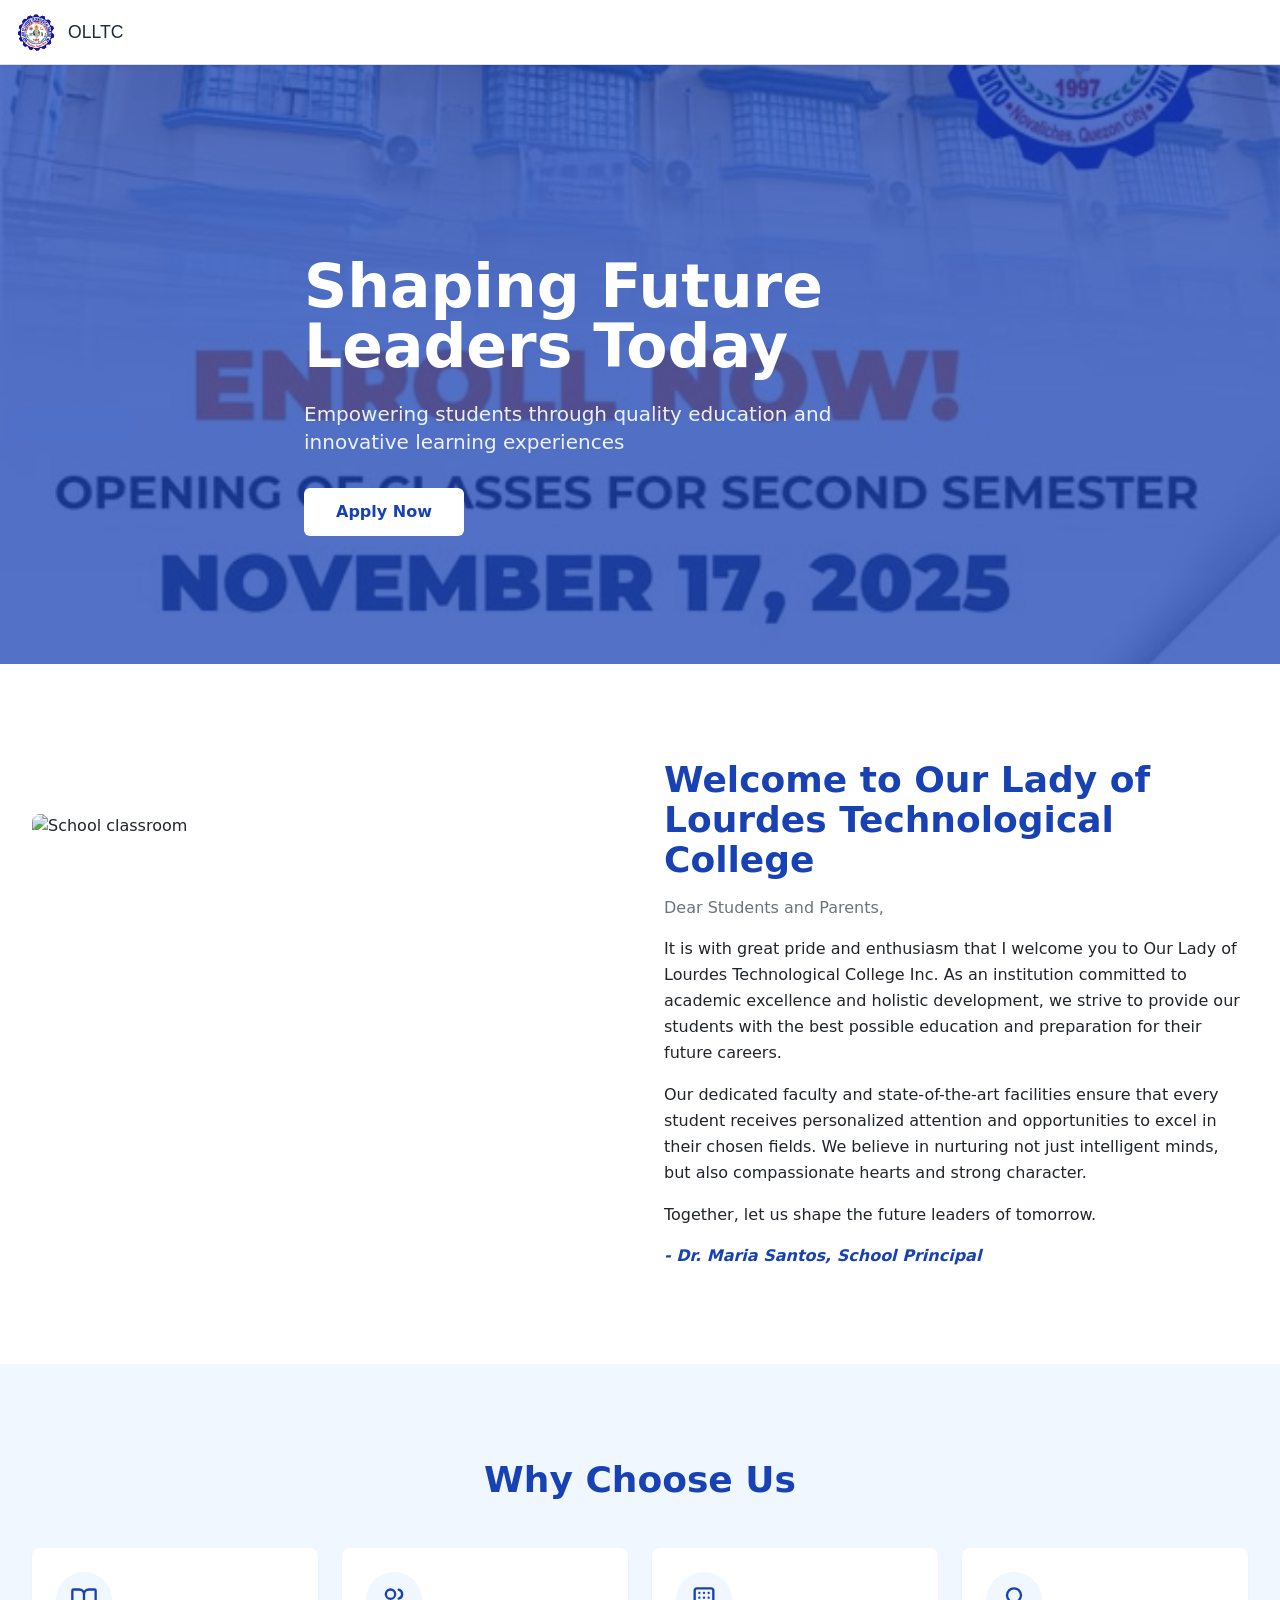
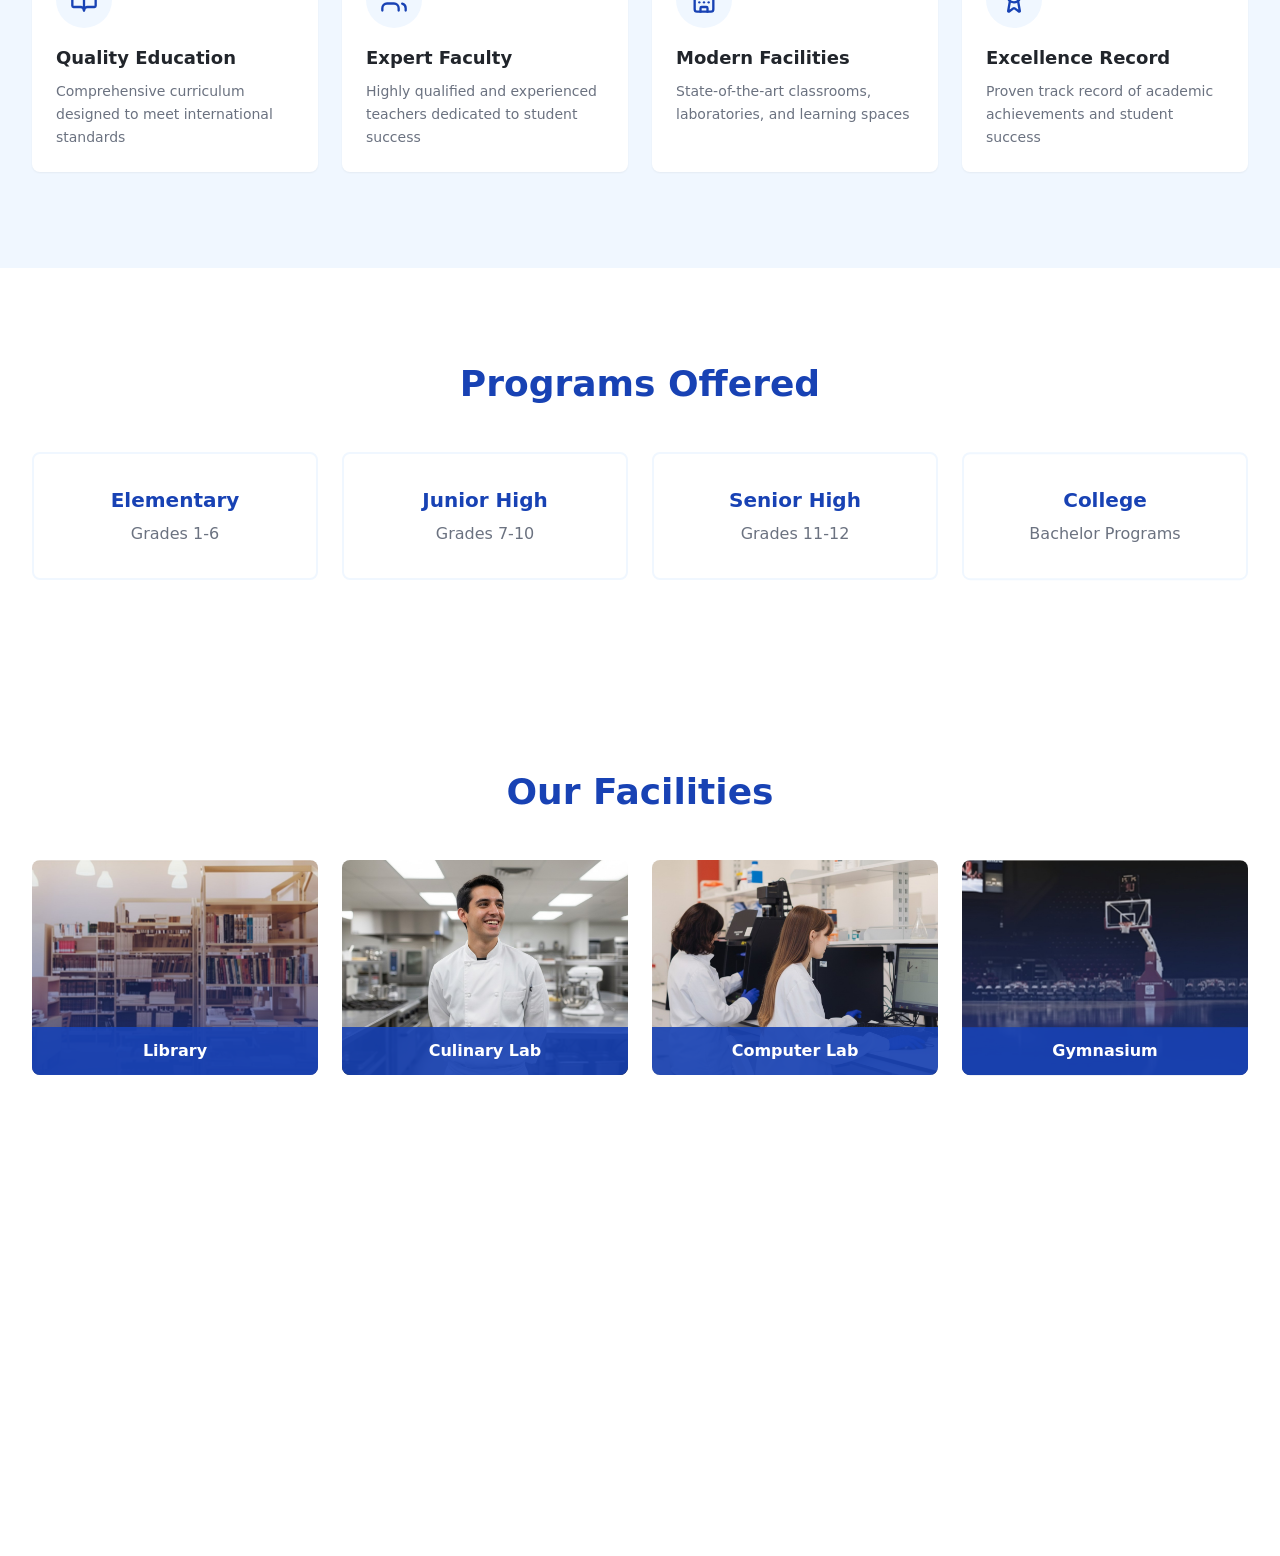
==== commit fd6f8eb8: "wagwgwef" ====
--- a/index.html
+++ b/index.html
@@ -22,6 +22,10 @@
   </head>
   <body>
     <div id="scroll-progress-bar"></div>
+    <header style="display:flex;align-items:center;gap:0.75rem;padding:0.75rem 1rem;background:#fff;box-shadow:0 1px 4px rgba(0,0,0,.08);z-index:100;position:sticky;top:0;">
+      <img src="./images/icon.png" alt="Site icon" style="width:40px;height:40px;object-fit:contain;" />
+      <h1 style="margin:0;font-size:1.1rem;font-family:Arial, sans-serif;color:#1f2937;">OLLTC</h1>
+    </header>
     <div id="root"></div>
     <script>
       (function () {
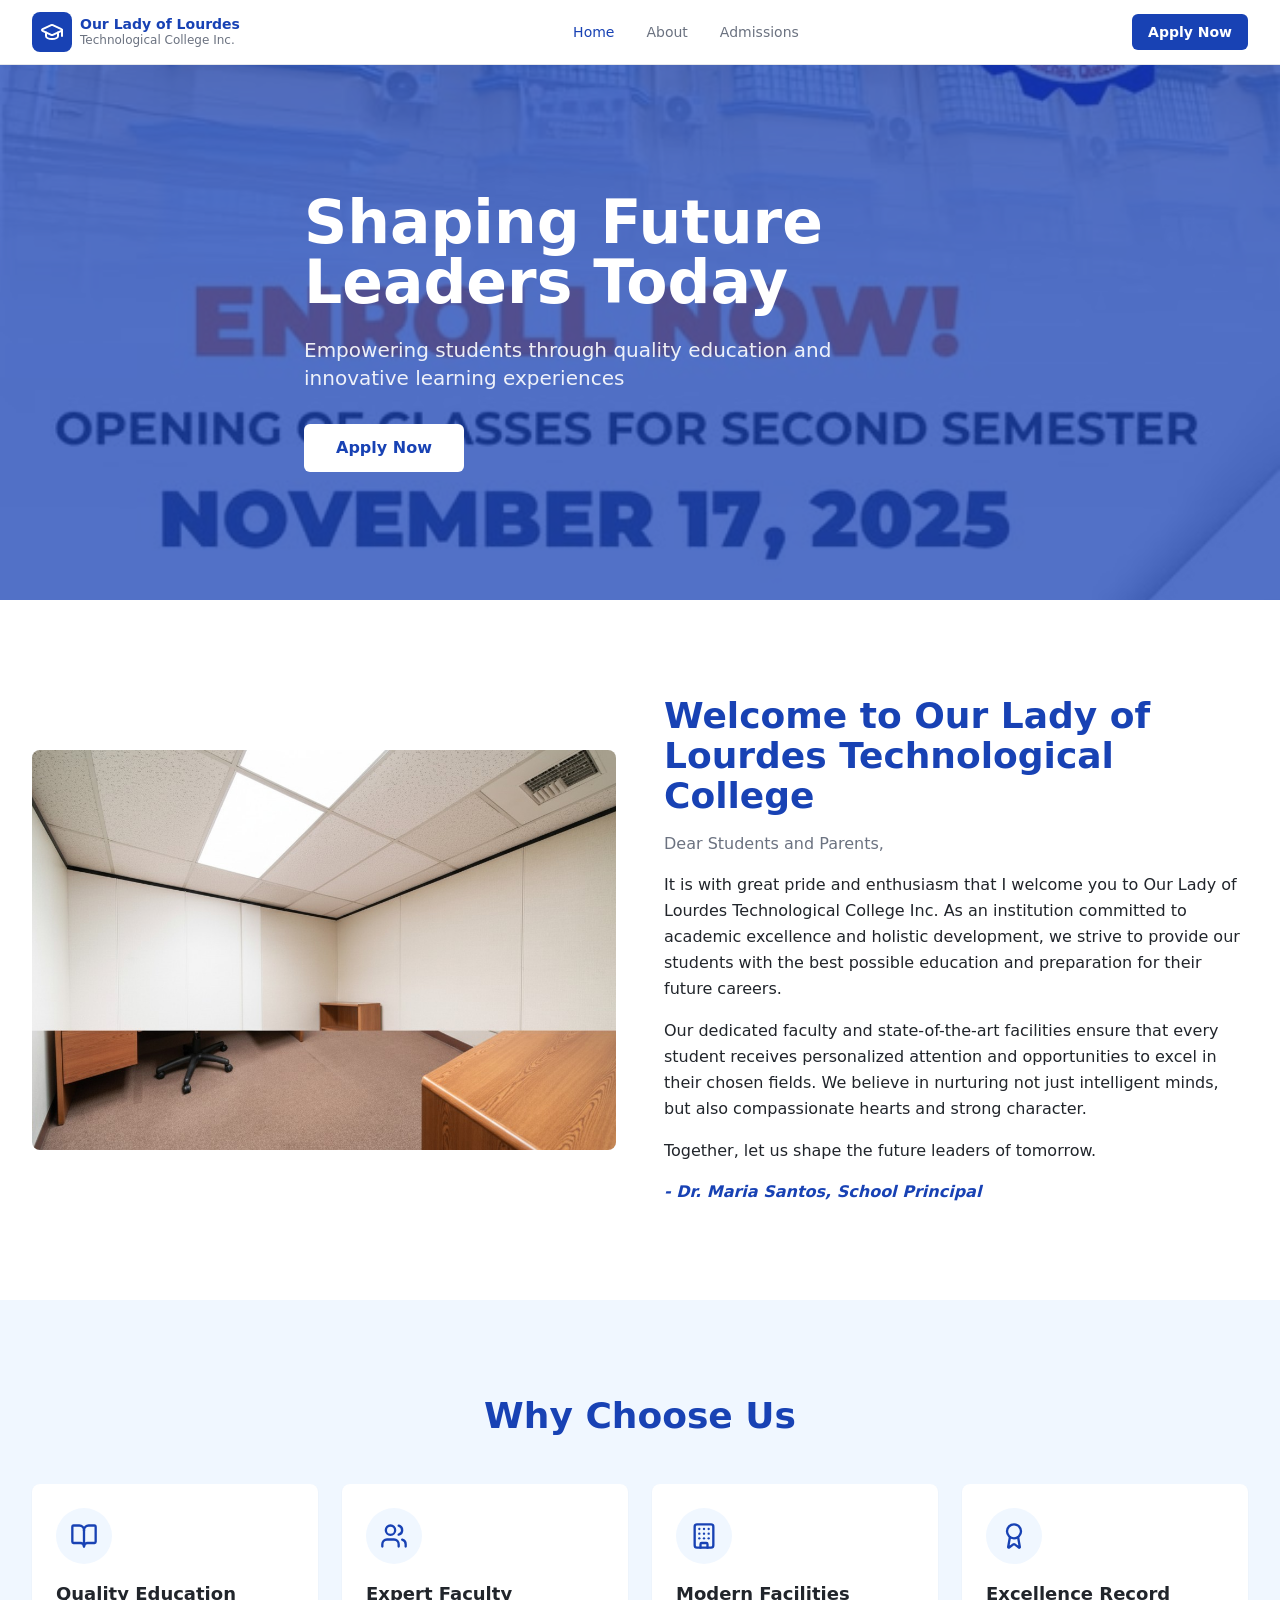
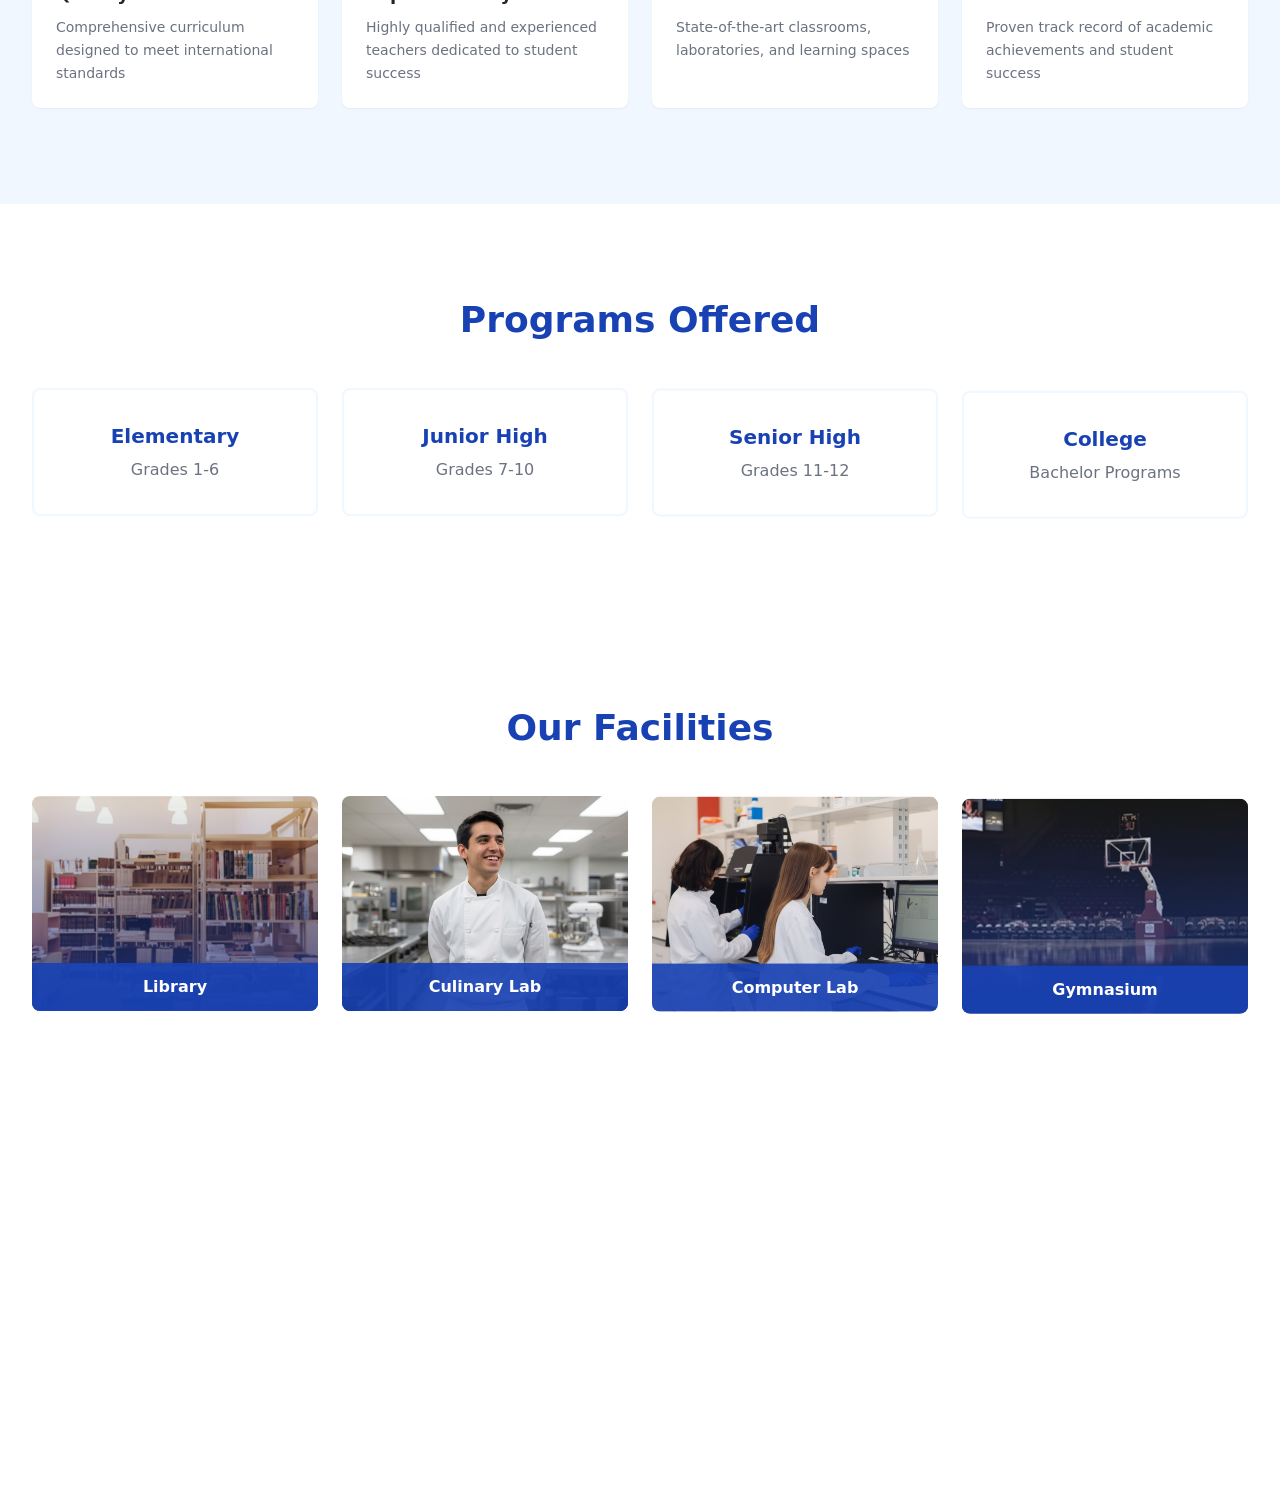
==== commit d117ab79: "mali eh" ====
--- a/index.html
+++ b/index.html
@@ -22,10 +22,6 @@
   </head>
   <body>
     <div id="scroll-progress-bar"></div>
-    <header style="display:flex;align-items:center;gap:0.75rem;padding:0.75rem 1rem;background:#fff;box-shadow:0 1px 4px rgba(0,0,0,.08);z-index:100;position:sticky;top:0;">
-      <img src="./images/icon.png" alt="Site icon" style="width:40px;height:40px;object-fit:contain;" />
-      <h1 style="margin:0;font-size:1.1rem;font-family:Arial, sans-serif;color:#1f2937;">OLLTC</h1>
-    </header>
     <div id="root"></div>
     <script>
       (function () {
